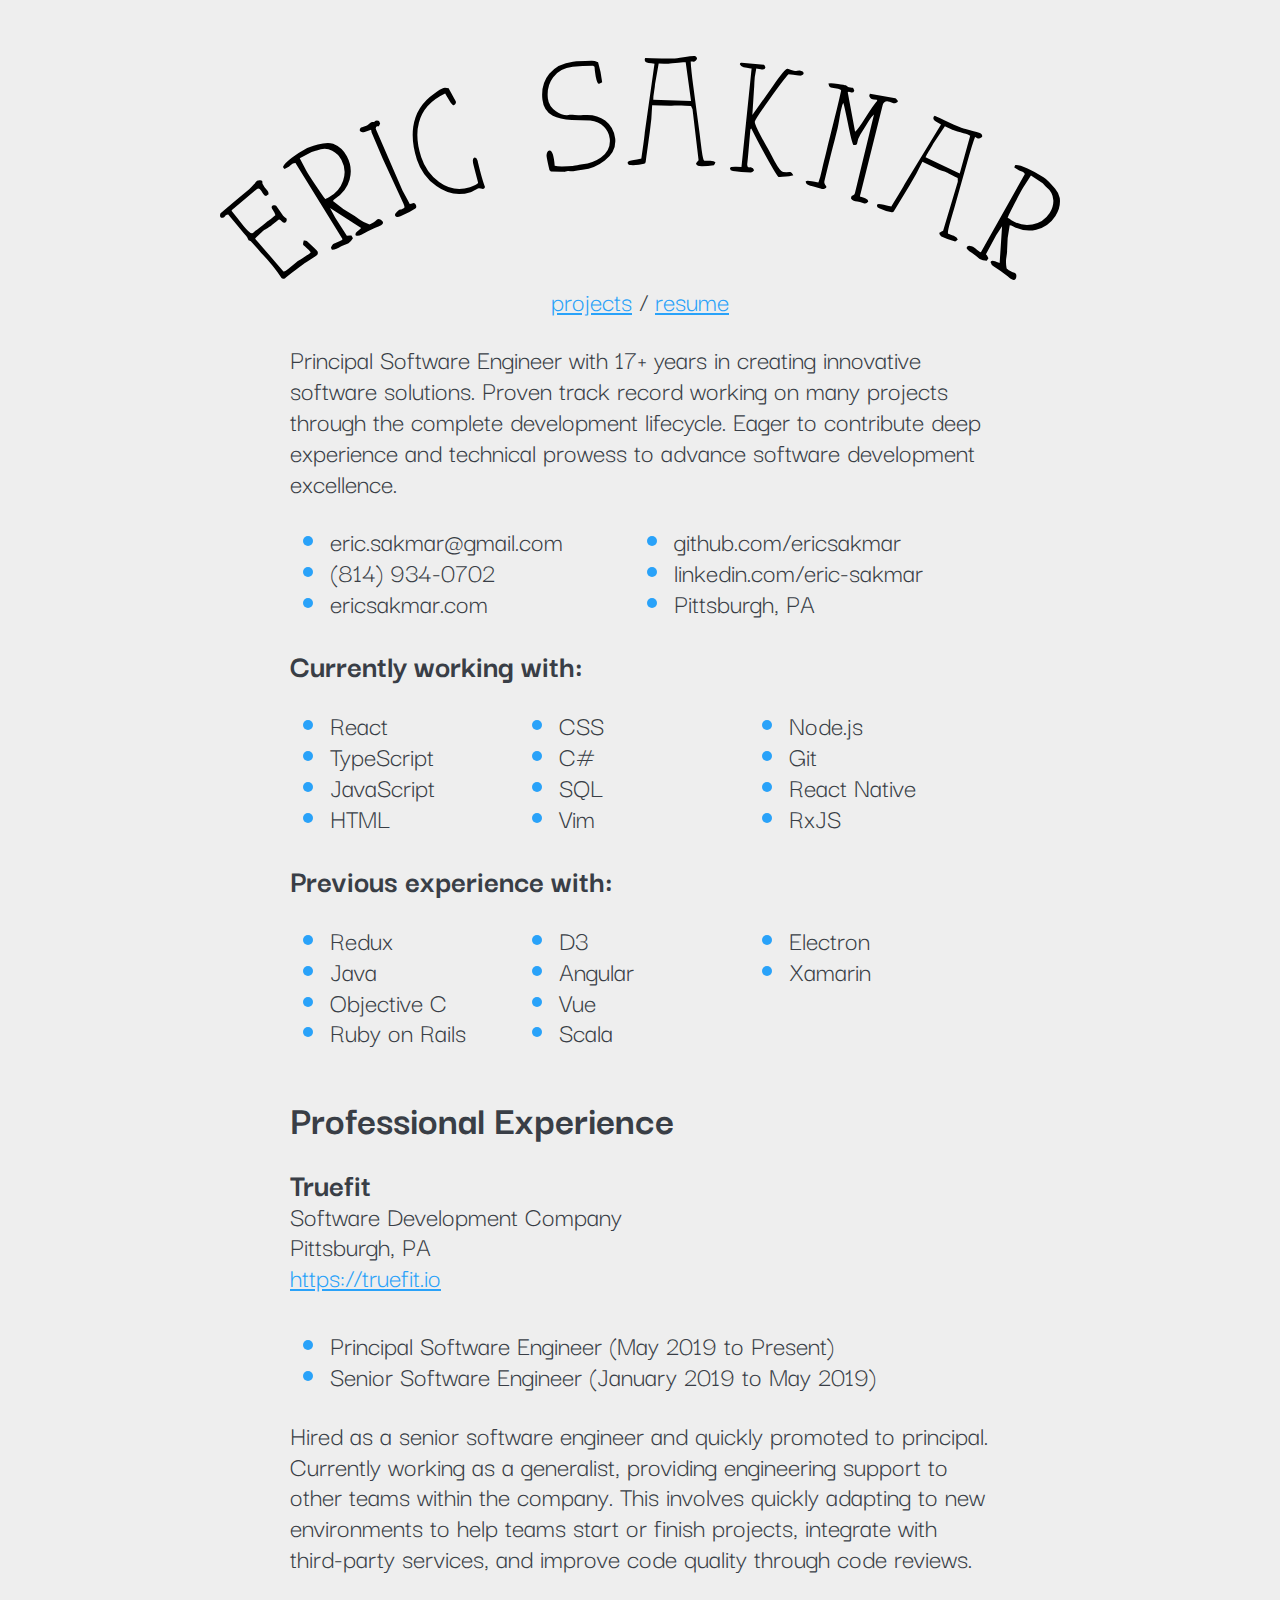
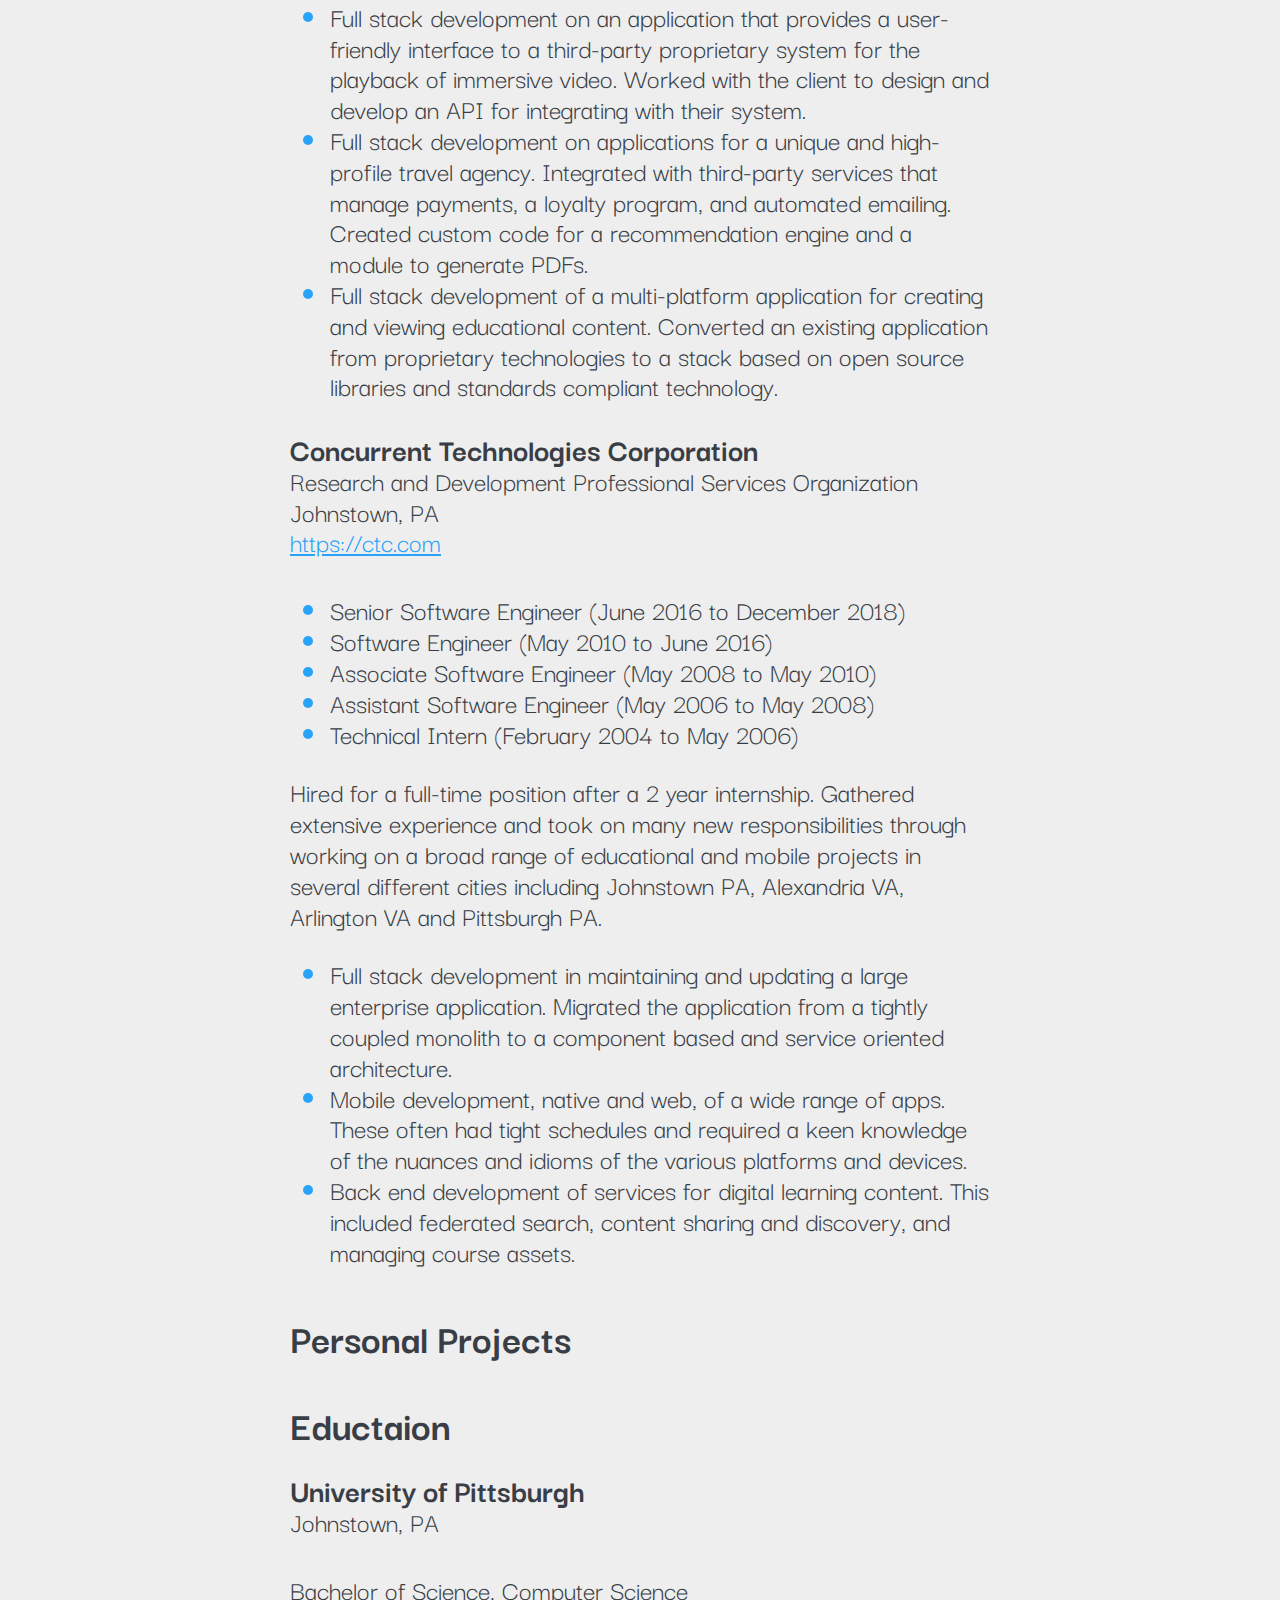
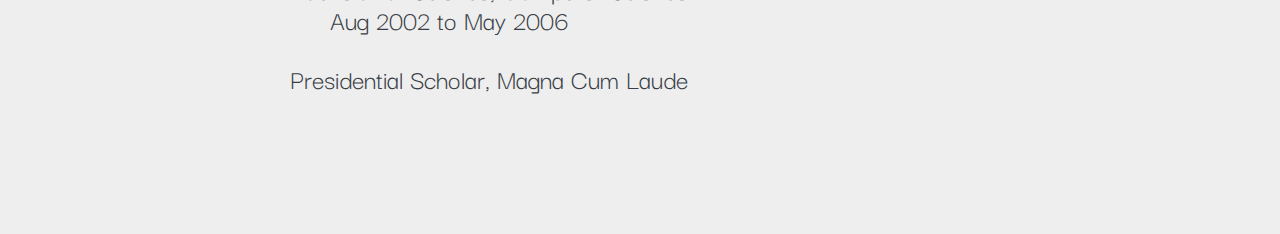
==== resume.html @ 24cfddce "more text updates" ====
<!DOCTYPE html>
<html lang="en">
  <head>
    <meta charset="UTF-8" />
    <meta name="viewport" content="width=device-width, initial-scale=1.0" />
    <meta http-equiv="X-UA-Compatible" content="ie=edge" />
    <title>Eric Sakmar - Professional Resume</title>
    <link rel="stylesheet" href="./style.css" />
    <link rel="icon" href="./favicon.ico" type="image/x-icon" />

    <link rel="preconnect" href="https://fonts.googleapis.com" />
    <link rel="preconnect" href="https://fonts.gstatic.com" crossorigin />
    <link
      href="https://fonts.googleapis.com/css2?family=Darker+Grotesque:wght@300;400;700&display=swap"
      rel="stylesheet"
    />
  </head>

  <body>
    <header>
      <img src="header3.svg" class="header" />
      <p class="nav">
        <a href="/">projects</a> / <a href="resume.html">resume</a>
      </p>
    </header>

    <main class="main">
      <section class="resume-section">
        <!-- <p> -->
        <!--   Principal software engineer with over 17 years of experience across -->
        <!--   the full stack. Excels at adapting to new technologies and techniques -->
        <!--   as a result of working with wide range of clients and teams. Strives -->
        <!--   to create software that is readable and maintainable using a practical -->
        <!--   knowledge of current patterns and principles. -->
        <!-- </p> -->

        <p>
          Principal Software Engineer with 17+ years in creating innovative
          software solutions. Proven track record working on many projects
          through the complete development lifecycle. Eager to contribute deep
          experience and technical prowess to advance software development
          excellence.
        </p>

        <ul class="resume-contact two-col">
          <li>eric.sakmar@gmail.com</li>
          <li>(814) 934-0702</li>
          <li>ericsakmar.com</li>
          <li>github.com/ericsakmar</li>
          <li>linkedin.com/eric-sakmar</li>
          <li>Pittsburgh, PA</li>
        </ul>

        <h3>Currently working with:</h3>

        <ul class="three-col">
          <li>React</li>
          <li>TypeScript</li>
          <li>JavaScript</li>
          <li>HTML</li>
          <li>CSS</li>
          <li>C#</li>
          <li>SQL</li>
          <li>Vim</li>
          <li>Node.js</li>
          <li>Git</li>
          <li>React Native</li>
          <li>RxJS</li>
        </ul>

        <h3>Previous experience with:</h3>

        <ul class="three-col">
          <li>Redux</li>
          <li>Java</li>
          <li>Objective C</li>
          <li>Ruby on Rails</li>
          <li>D3</li>
          <li>Angular</li>
          <li>Vue</li>
          <li>Scala</li>
          <li>Electron</li>
          <li>Xamarin</li>
        </ul>
      </section>

      <section class="resume-section">
        <h2>Professional Experience</h2>

        <h3>Truefit</h3>
        <h4>
          Software Development Company<br />
          Pittsburgh, PA<br />
          <a href="https://truefit.io">https://truefit.io</a>
        </h4>

        <ul>
          <li>Principal Software Engineer (May 2019 to Present)</li>
          <li>Senior Software Engineer (January 2019 to May 2019)</li>
        </ul>

        <p>
          Hired as a senior software engineer and quickly promoted to principal.
          Currently working as a generalist, providing engineering support to
          other teams within the company. This involves quickly adapting to new
          environments to help teams start or finish projects, integrate with
          third-party services, and improve code quality through code reviews.
        </p>

        <ul>
          <li>
            Full stack development on an application that provides a
            user-friendly interface to a third-party proprietary system for the
            playback of immersive video. Worked with the client to design and
            develop an API for integrating with their system.
          </li>

          <li>
            Full stack development on applications for a unique and high-profile
            travel agency. Integrated with third-party services that manage
            payments, a loyalty program, and automated emailing. Created custom
            code for a recommendation engine and a module to generate PDFs.
          </li>

          <li>
            Full stack development of a multi-platform application for creating
            and viewing educational content. Converted an existing application
            from proprietary technologies to a stack based on open source
            libraries and standards compliant technology.
          </li>
        </ul>

        <h3>Concurrent Technologies Corporation</h3>
        <h4>
          Research and Development Professional Services Organization<br/ >
          Johnstown, PA<br /><a href="https://ctc.com">https://ctc.com</a>
        </h4>

        <ul>
          <li>Senior Software Engineer (June 2016 to December 2018)</li>
          <li>Software Engineer (May 2010 to June 2016)</li>
          <li>Associate Software Engineer (May 2008 to May 2010)</li>
          <li>Assistant Software Engineer (May 2006 to May 2008)</li>
          <li>Technical Intern (February 2004 to May 2006)</li>
        </ul>

        <p>
          Hired for a full-time position after a 2 year internship. Gathered
          extensive experience and took on many new responsibilities through
          working on a broad range of educational and mobile projects in several
          different cities including Johnstown PA, Alexandria VA, Arlington VA
          and Pittsburgh PA.
        </p>

        <ul>
          <li>
            Full stack development in maintaining and updating a large
            enterprise application. Migrated the application from a tightly
            coupled monolith to a component based and service oriented
            architecture.
          </li>
          <li>
            Mobile development, native and web, of a wide range of apps. These
            often had tight schedules and required a keen knowledge of the
            nuances and idioms of the various platforms and devices.
          </li>
          <li>
            Back end development of services for digital learning content. This
            included federated search, content sharing and discovery, and
            managing course assets.
          </li>
        </ul>
      </section>

      <section class="resume-section">
        <h2>Personal Projects</h2>
      </section>

      <section class="resume-section">
        <h2>Eductaion</h2>
        <h3>University of Pittsburgh</h3>
        <h4>Johnstown, PA</h4>

        <dl>
          <dt>Bachelor of Science, Computer Science</dt>
          <dd>Aug 2002 to May 2006</dd>
        </dl>

        <p>Presidential Scholar, Magna Cum Laude</p>
      </section>
    </main>
  </body>
</html>
---- style.css ----
:root {
  --accent: #ffd369;
  --accent2: #29a2f9;
  --light: #eeeeee;
  --dark: #393e46;
  --very-dark: #222831;
}

html {
  box-sizing: border-box;
  font-size: 28px;
}

*,
*:before,
*:after {
  box-sizing: inherit;
}

body {
  background-color: var(--light);
  color: var(--dark);
  line-height: 1.1rem;
  font-family: "Darker Grotesque", sans-serif;
  margin: 0.5rem;
}

header {
  max-width: 30rem;
  margin: 2rem auto 1rem auto;
}

a,
a:visited {
  color: var(--accent2);
}

.header {
  width: 100%;
}

.nav {
  text-align: center;
  margin-top: 0;
}

img {
  max-width: 100%;
}

h1 {
  font-size: 2rem;
  margin-bottom: 0rem;
  margin-top: 0;
}

h2 {
  margin-top: 2rem;
}

h3 {
  margin-bottom: 0;
}

h4 {
  margin-top: 0;
  font-weight: normal;
}

li::marker {
  color: var(--accent2);
}

.main {
  max-width: 25rem;
  margin: 0 auto 5rem auto;
}

.card {
  text-align: center;
  border: 5px solid var(--dark);
  background-color: #fff;
  box-shadow: 5px 5px 0 var(--accent);
  border-radius: 5px;
}

.two-col {
  columns: 9rem 2;
}

.three-col {
  columns: 5rem 3;
}

.summary {
  display: flex;
  align-items: flex-start;
  justify-content: flex-start;
  gap: 1rem;
}

.profile {
  text-align: center;
  margin-top: -6rem;
}

.profile-img {
  border-radius: 50%;
  max-width: 300px;
}

.projects {
  display: flex;
  flex-direction: row;
  gap: 1rem;
  font-size: 0.6rem;
  line-height: 0.7rem;
  flex-wrap: wrap;
}

.project {
  flex-basis: 7rem;
  flex-grow: 1;
}

.project-header {
  margin-top: 0.25rem;
  margin-bottom: 0;
  font-size: 0.6rem;
  line-height: 0.6rem;
}

.project p {
  padding: 0;
  margin: 0;
}

.icon {
  font-size: 0.4rem;
}
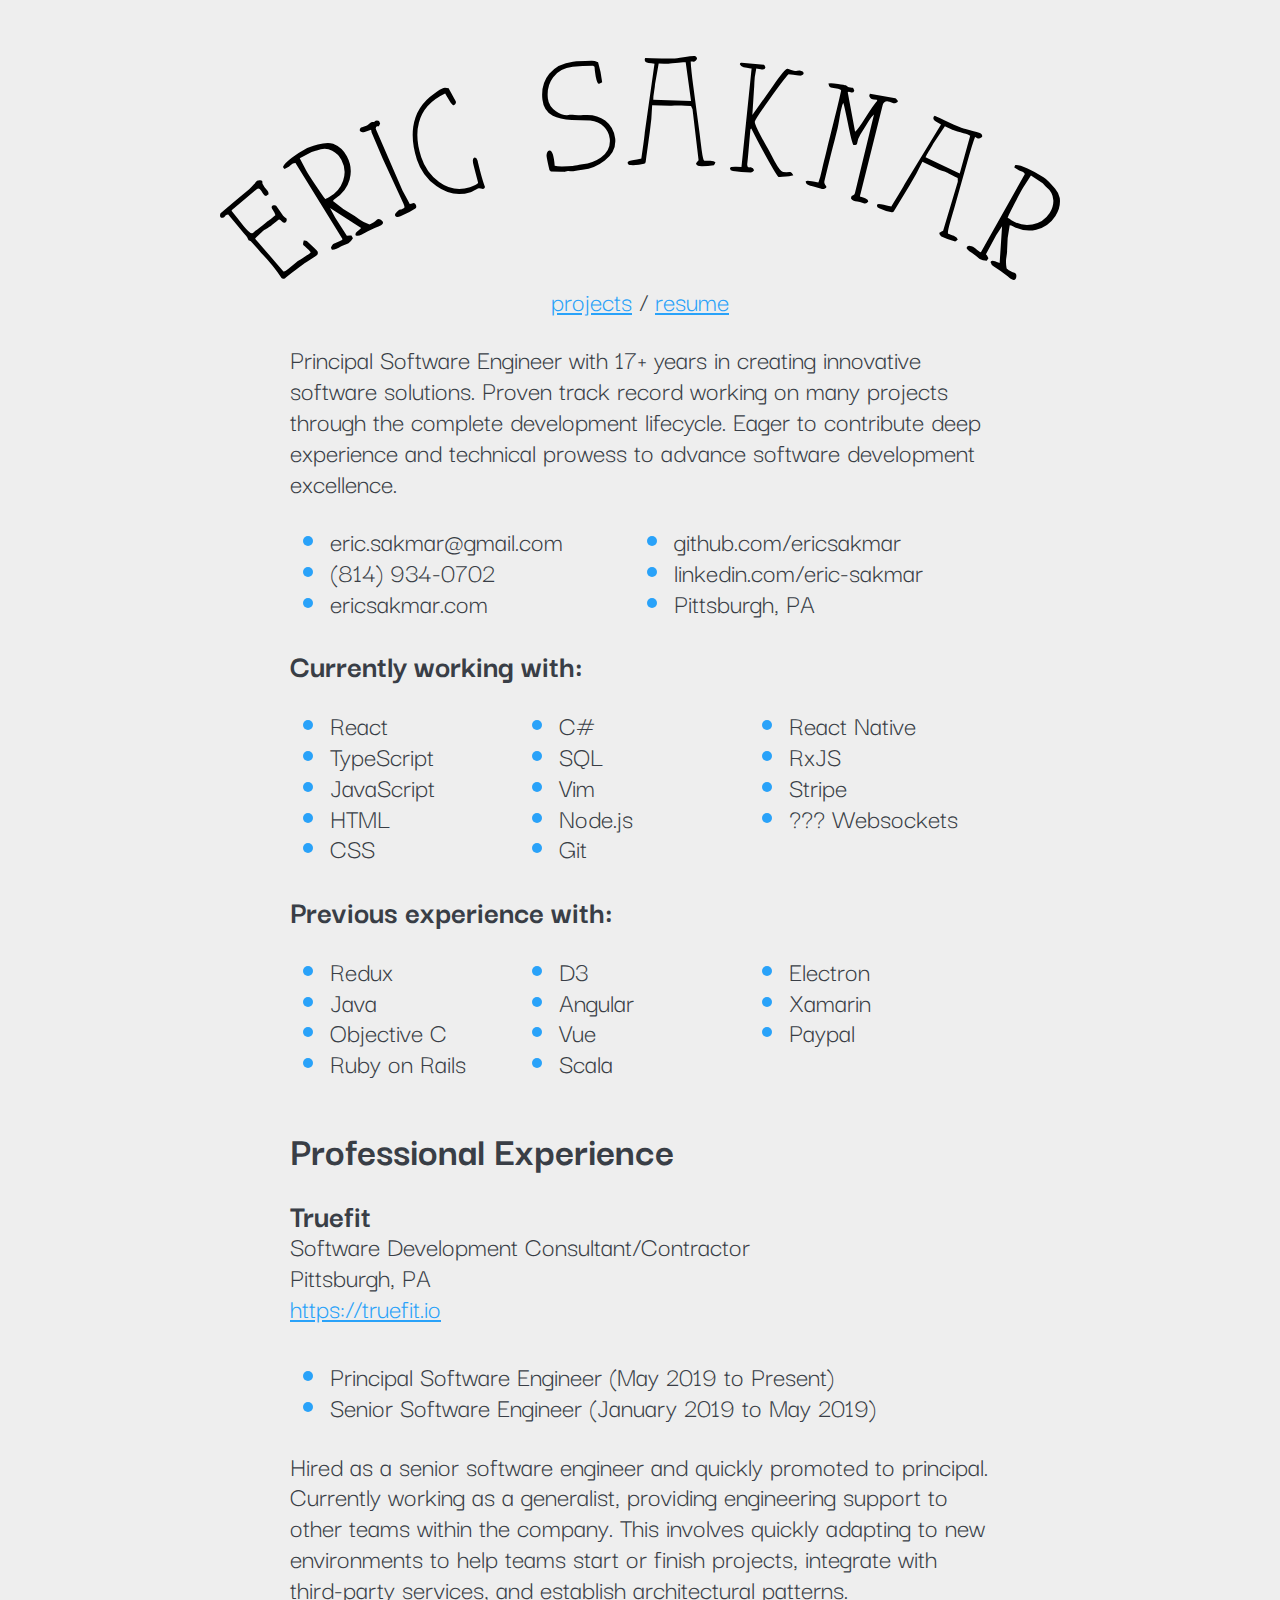
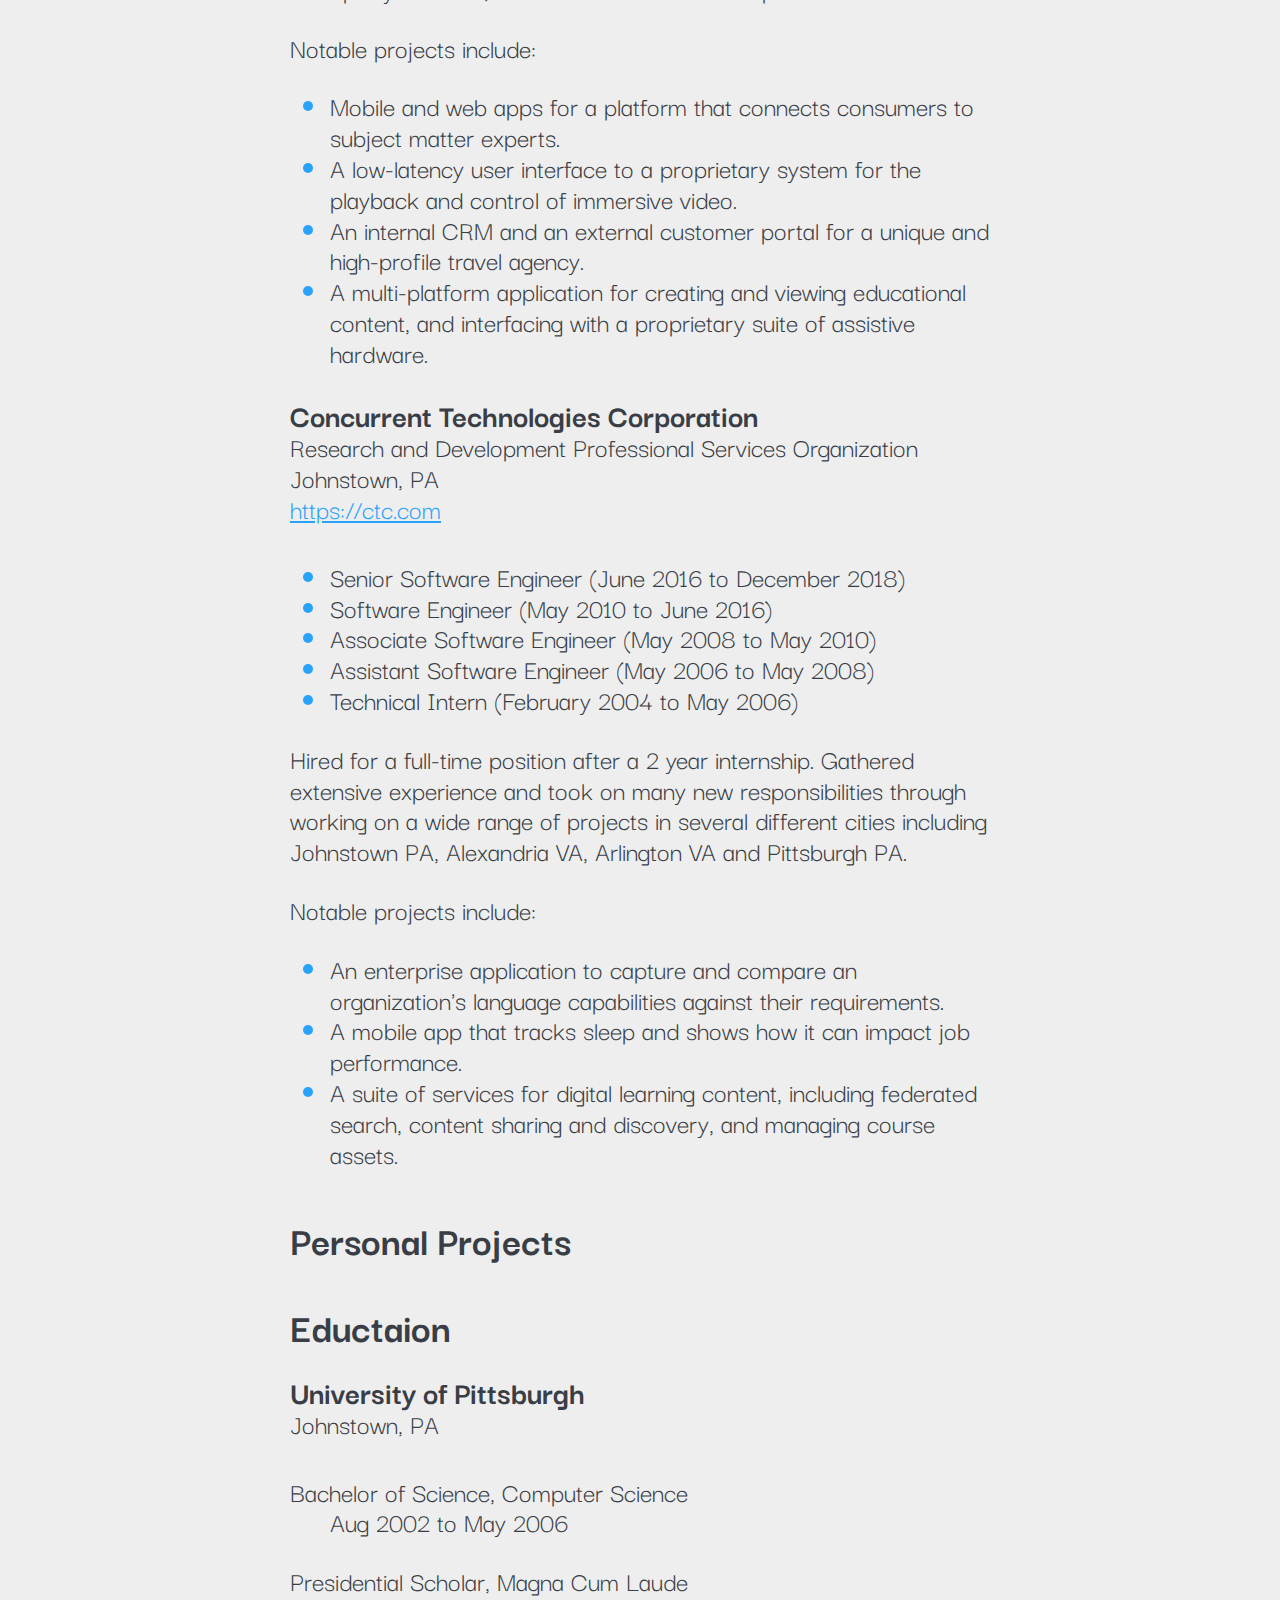
==== commit 1c170114: "more content" ====
--- a/resume.html
+++ b/resume.html
@@ -66,6 +66,8 @@
           <li>Git</li>
           <li>React Native</li>
           <li>RxJS</li>
+          <li>Stripe</li>
+          <li>??? Websockets</li>
         </ul>
 
         <h3>Previous experience with:</h3>
@@ -81,6 +83,7 @@
           <li>Scala</li>
           <li>Electron</li>
           <li>Xamarin</li>
+          <li>Paypal</li>
         </ul>
       </section>
 
@@ -89,7 +92,7 @@
 
         <h3>Truefit</h3>
         <h4>
-          Software Development Company<br />
+          Software Development Consultant/Contractor<br />
           Pittsburgh, PA<br />
           <a href="https://truefit.io">https://truefit.io</a>
         </h4>
@@ -104,29 +107,28 @@
           Currently working as a generalist, providing engineering support to
           other teams within the company. This involves quickly adapting to new
           environments to help teams start or finish projects, integrate with
-          third-party services, and improve code quality through code reviews.
+          third-party services, and establish architectural patterns.
         </p>
+
+        <p>Notable projects include:</p>
 
         <ul>
           <li>
-            Full stack development on an application that provides a
-            user-friendly interface to a third-party proprietary system for the
-            playback of immersive video. Worked with the client to design and
-            develop an API for integrating with their system.
+            Mobile and web apps for a platform that connects consumers to
+            subject matter experts.
           </li>
-
           <li>
-            Full stack development on applications for a unique and high-profile
-            travel agency. Integrated with third-party services that manage
-            payments, a loyalty program, and automated emailing. Created custom
-            code for a recommendation engine and a module to generate PDFs.
+            A low-latency user interface to a proprietary system for the
+            playback and control of immersive video.
           </li>
-
           <li>
-            Full stack development of a multi-platform application for creating
-            and viewing educational content. Converted an existing application
-            from proprietary technologies to a stack based on open source
-            libraries and standards compliant technology.
+            An internal CRM and an external customer portal for a unique and
+            high-profile travel agency.
+          </li>
+          <li>
+            A multi-platform application for creating and viewing educational
+            content, and interfacing with a proprietary suite of assistive
+            hardware.
           </li>
         </ul>
 
@@ -147,27 +149,25 @@
         <p>
           Hired for a full-time position after a 2 year internship. Gathered
           extensive experience and took on many new responsibilities through
-          working on a broad range of educational and mobile projects in several
-          different cities including Johnstown PA, Alexandria VA, Arlington VA
-          and Pittsburgh PA.
+          working on a wide range of projects in several different cities
+          including Johnstown PA, Alexandria VA, Arlington VA and Pittsburgh PA.
         </p>
+
+        <p>Notable projects include:</p>
 
         <ul>
           <li>
-            Full stack development in maintaining and updating a large
-            enterprise application. Migrated the application from a tightly
-            coupled monolith to a component based and service oriented
-            architecture.
+            An enterprise application to capture and compare an organization's
+            language capabilities against their requirements.
           </li>
           <li>
-            Mobile development, native and web, of a wide range of apps. These
-            often had tight schedules and required a keen knowledge of the
-            nuances and idioms of the various platforms and devices.
+            A mobile app that tracks sleep and shows how it can impact job
+            performance.
           </li>
           <li>
-            Back end development of services for digital learning content. This
-            included federated search, content sharing and discovery, and
-            managing course assets.
+            A suite of services for digital learning content, including
+            federated search, content sharing and discovery, and managing course
+            assets.
           </li>
         </ul>
       </section>
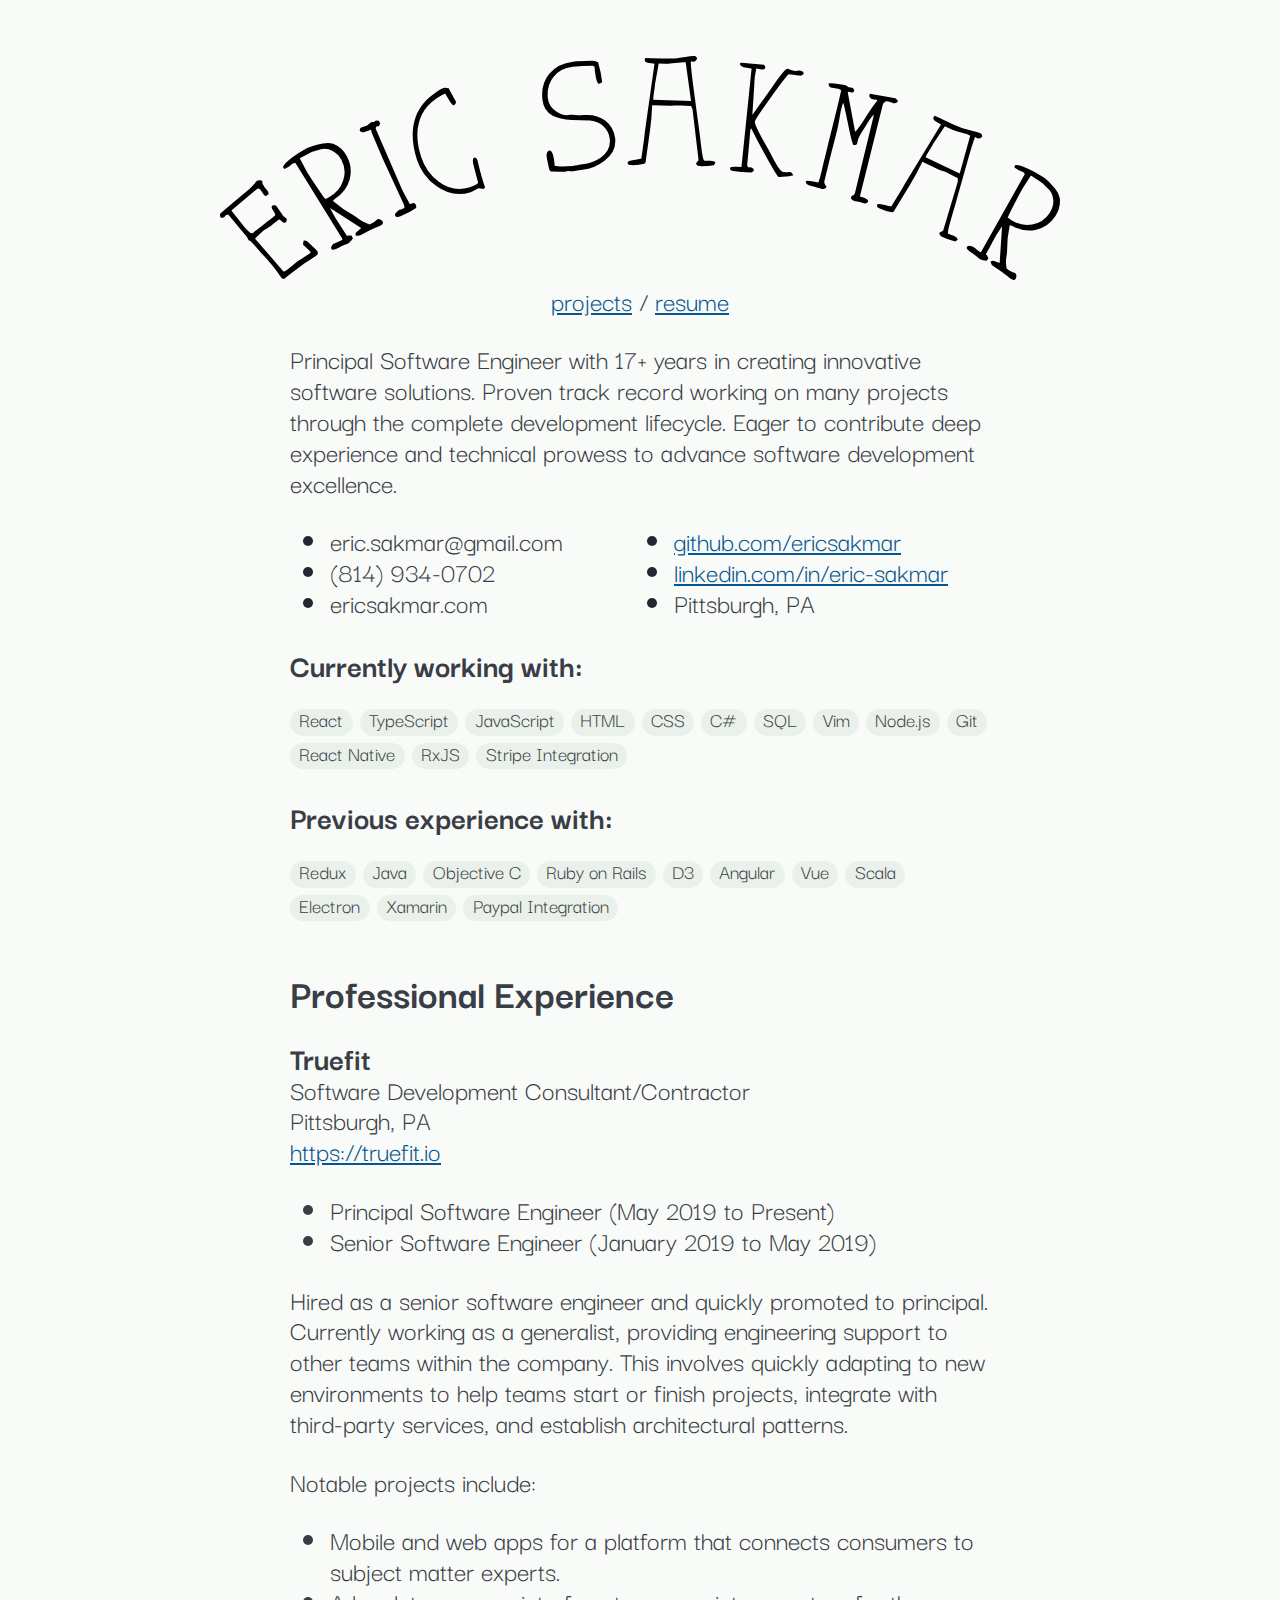
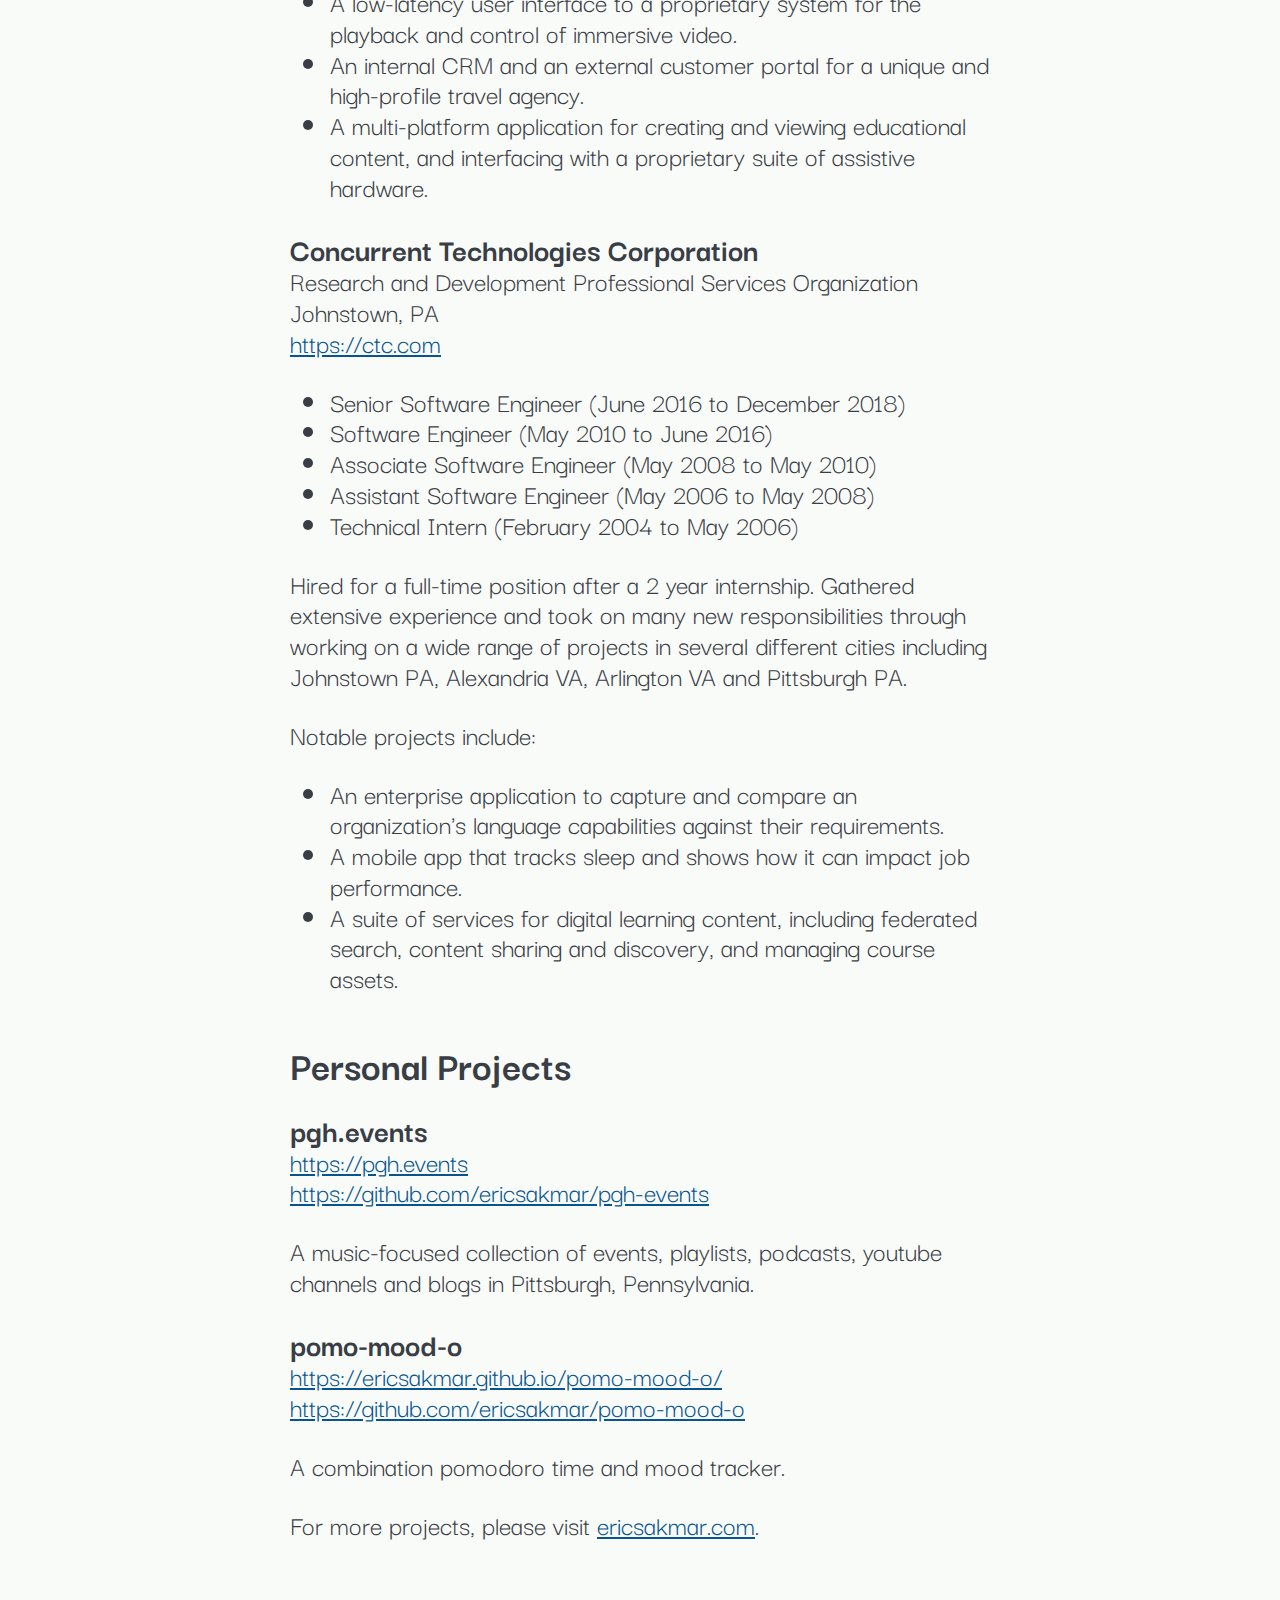
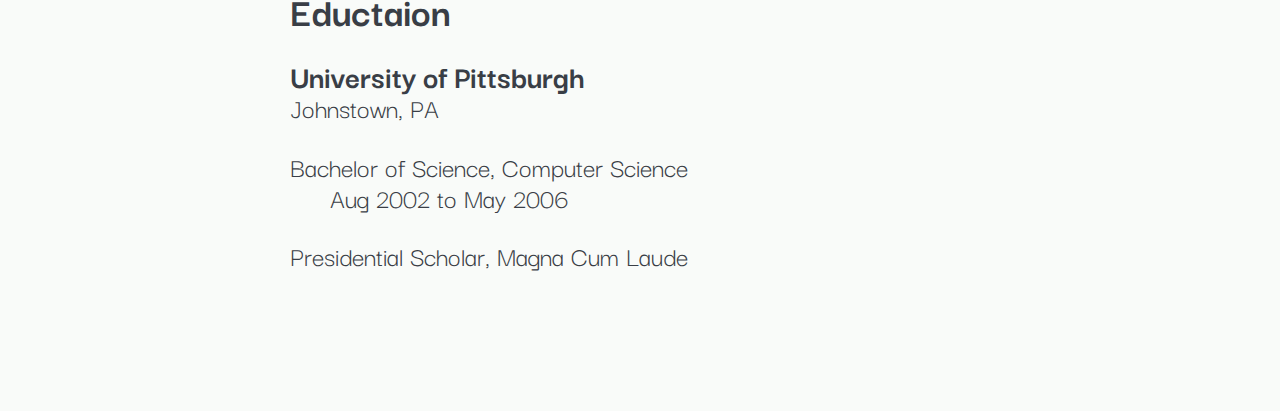
==== commit 917e88c4: "finishes resume" ====
--- a/resume.html
+++ b/resume.html
@@ -18,7 +18,7 @@
 
   <body>
     <header>
-      <img src="header3.svg" class="header" />
+      <img src="header3.svg" class="header" alt="eric sakmar" />
       <p class="nav">
         <a href="/">projects</a> / <a href="resume.html">resume</a>
       </p>
@@ -46,14 +46,20 @@
           <li>eric.sakmar@gmail.com</li>
           <li>(814) 934-0702</li>
           <li>ericsakmar.com</li>
-          <li>github.com/ericsakmar</li>
-          <li>linkedin.com/eric-sakmar</li>
+          <li>
+            <a href="https://github.com/ericsakmar">github.com/ericsakmar</a>
+          </li>
+          <li>
+            <a href="https://www.linkedin.com/in/eric-sakmar"
+              >linkedin.com/in/eric-sakmar</a
+            >
+          </li>
           <li>Pittsburgh, PA</li>
         </ul>
 
         <h3>Currently working with:</h3>
 
-        <ul class="three-col">
+        <ul class="chip-list">
           <li>React</li>
           <li>TypeScript</li>
           <li>JavaScript</li>
@@ -66,13 +72,12 @@
           <li>Git</li>
           <li>React Native</li>
           <li>RxJS</li>
-          <li>Stripe</li>
-          <li>??? Websockets</li>
+          <li>Stripe Integration</li>
         </ul>
 
         <h3>Previous experience with:</h3>
 
-        <ul class="three-col">
+        <ul class="chip-list">
           <li>Redux</li>
           <li>Java</li>
           <li>Objective C</li>
@@ -83,7 +88,7 @@
           <li>Scala</li>
           <li>Electron</li>
           <li>Xamarin</li>
-          <li>Paypal</li>
+          <li>Paypal Integration</li>
         </ul>
       </section>
 
@@ -91,11 +96,9 @@
         <h2>Professional Experience</h2>
 
         <h3>Truefit</h3>
-        <h4>
-          Software Development Consultant/Contractor<br />
-          Pittsburgh, PA<br />
-          <a href="https://truefit.io">https://truefit.io</a>
-        </h4>
+        <h4>Software Development Consultant/Contractor</h4>
+        <h4>Pittsburgh, PA</h4>
+        <h4><a href="https://truefit.io">https://truefit.io</a></h4>
 
         <ul>
           <li>Principal Software Engineer (May 2019 to Present)</li>
@@ -110,7 +113,7 @@
           third-party services, and establish architectural patterns.
         </p>
 
-        <p>Notable projects include:</p>
+        <h4>Notable projects include:</h4>
 
         <ul>
           <li>
@@ -133,10 +136,9 @@
         </ul>
 
         <h3>Concurrent Technologies Corporation</h3>
-        <h4>
-          Research and Development Professional Services Organization<br/ >
-          Johnstown, PA<br /><a href="https://ctc.com">https://ctc.com</a>
-        </h4>
+        <h4>Research and Development Professional Services Organization</h4>
+        <h4>Johnstown, PA</h4>
+        <h4><a href="https://ctc.com">https://ctc.com</a></h4>
 
         <ul>
           <li>Senior Software Engineer (June 2016 to December 2018)</li>
@@ -153,7 +155,7 @@
           including Johnstown PA, Alexandria VA, Arlington VA and Pittsburgh PA.
         </p>
 
-        <p>Notable projects include:</p>
+        <h4>Notable projects include:</h4>
 
         <ul>
           <li>
@@ -174,6 +176,36 @@
 
       <section class="resume-section">
         <h2>Personal Projects</h2>
+
+        <h3>pgh.events</h3>
+        <h4><a href="https://pgh.events">https://pgh.events</a></h4>
+        <h4>
+          <a href="https://github.com/ericsakmar/pgh-events"
+            >https://github.com/ericsakmar/pgh-events</a
+          >
+        </h4>
+        <p>
+          A music-focused collection of events, playlists, podcasts, youtube
+          channels and blogs in Pittsburgh, Pennsylvania.
+        </p>
+
+        <h3>pomo-mood-o</h3>
+        <h4>
+          <a href="https://ericsakmar.github.io/pomo-mood-o/"
+            >https://ericsakmar.github.io/pomo-mood-o/</a
+          >
+        </h4>
+        <h4>
+          <a href="https://github.com/ericsakmar/pomo-mood-o"
+            >https://github.com/ericsakmar/pomo-mood-o</a
+          >
+        </h4>
+        <p>A combination pomodoro time and mood tracker.</p>
+
+        <p>
+          For more projects, please visit
+          <a href="https://ericsakmar.com">ericsakmar.com</a>.
+        </p>
       </section>
 
       <section class="resume-section">
--- a/style.css
+++ b/style.css
@@ -1,7 +1,7 @@
 :root {
   --accent: #ffd369;
-  --accent2: #29a2f9;
-  --light: #eeeeee;
+  --accent2: #06558e;
+  --light: #f9fbf9;
   --dark: #393e46;
   --very-dark: #222831;
 }
@@ -64,11 +64,13 @@
 
 h4 {
   margin-top: 0;
+  margin-bottom: 0;
   font-weight: normal;
 }
 
-li::marker {
-  color: var(--accent2);
+.two-col li::marker {
+  color: var(--very-dark);
+  opacity: 0.15;
 }
 
 .main {
@@ -138,3 +140,44 @@
 .icon {
   font-size: 0.4rem;
 }
+
+.chip-list {
+  display: flex;
+  flex-wrap: wrap;
+  gap: 0.25rem;
+  list-style-type: none;
+  padding: 0;
+}
+
+.chip-list li {
+  background-color: #eaf0ea;
+  border-radius: 0.5rem;
+  padding: 0 0.333rem;
+  font-size: 0.75rem;
+  line-height: 0.75rem;
+  padding-bottom: 0.2rem;
+}
+
+@media print {
+  html {
+    font-size: 16px;
+  }
+
+  header {
+    width: 15rem;
+    margin-top: 0;
+  }
+
+  body {
+    background-color: unset;
+  }
+
+  .main {
+    max-width: unset;
+    margin: unset;
+  }
+
+  .nav {
+    display: none;
+  }
+}
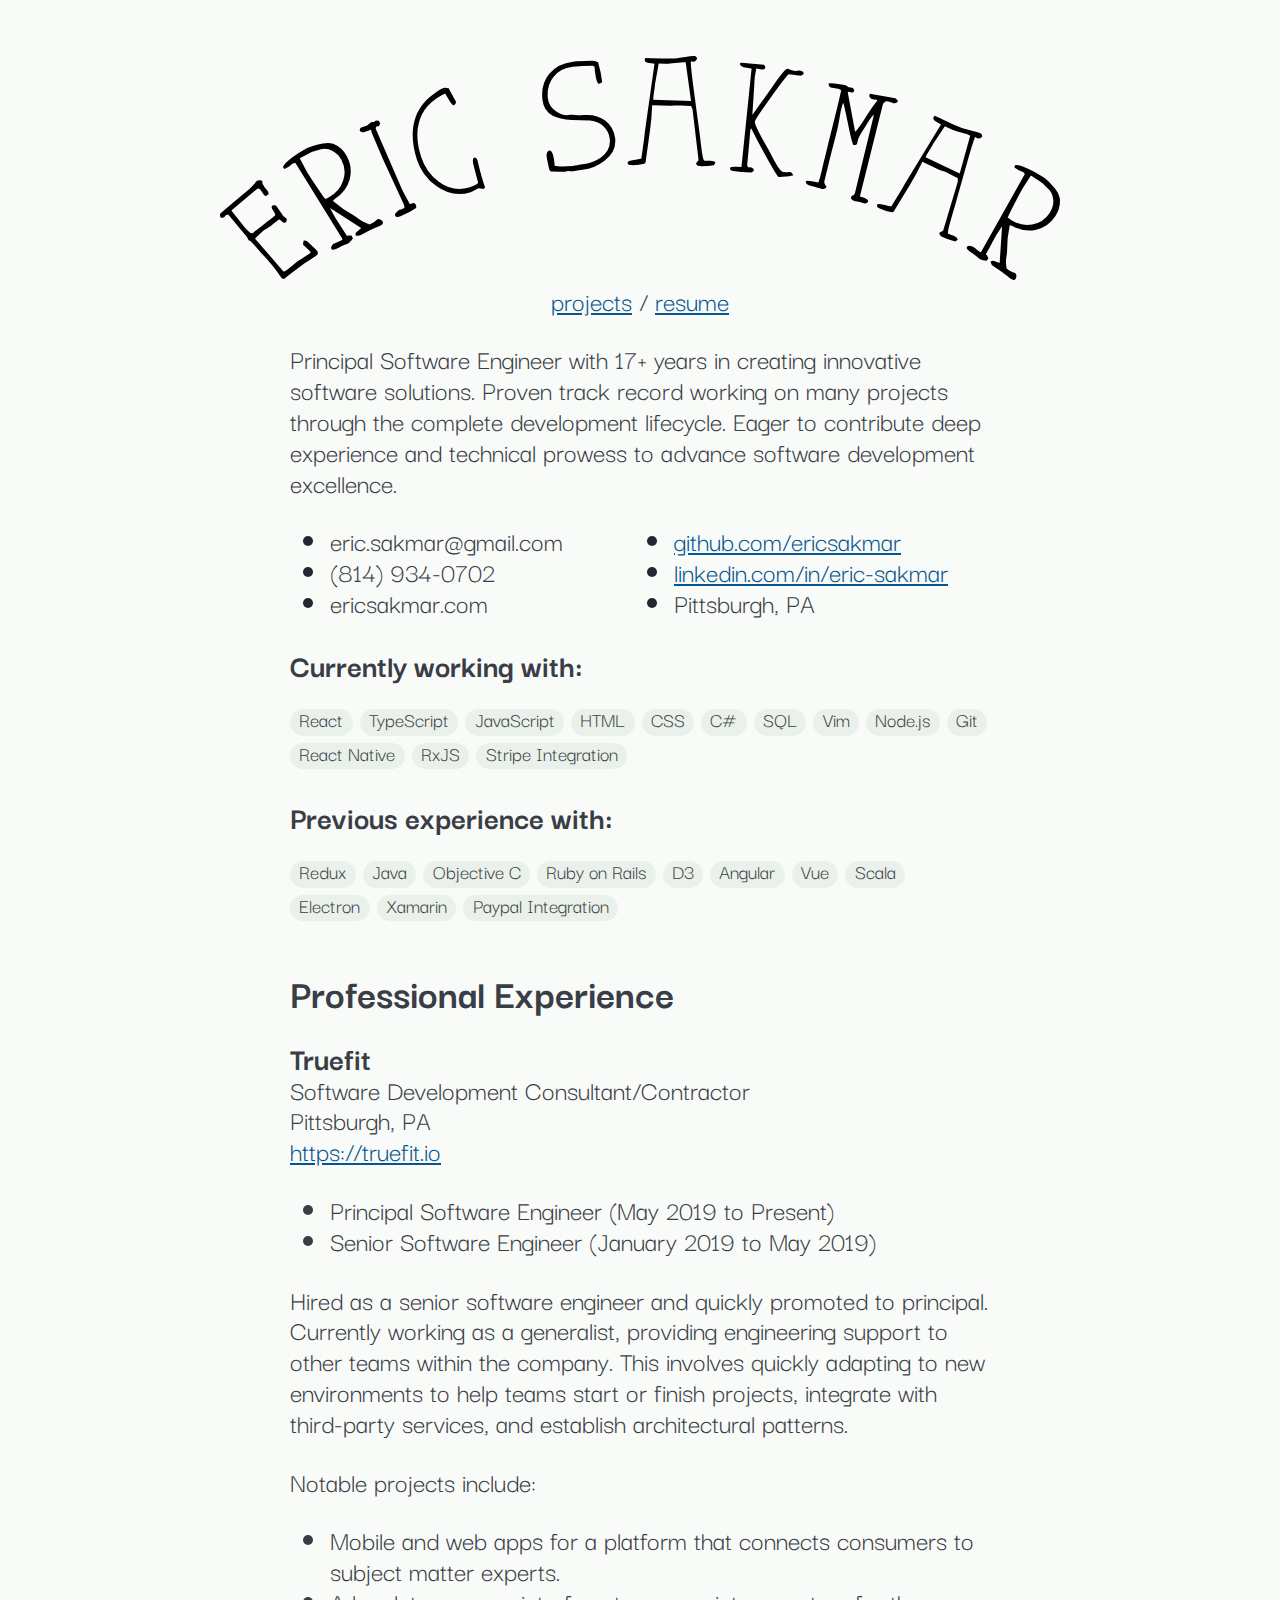
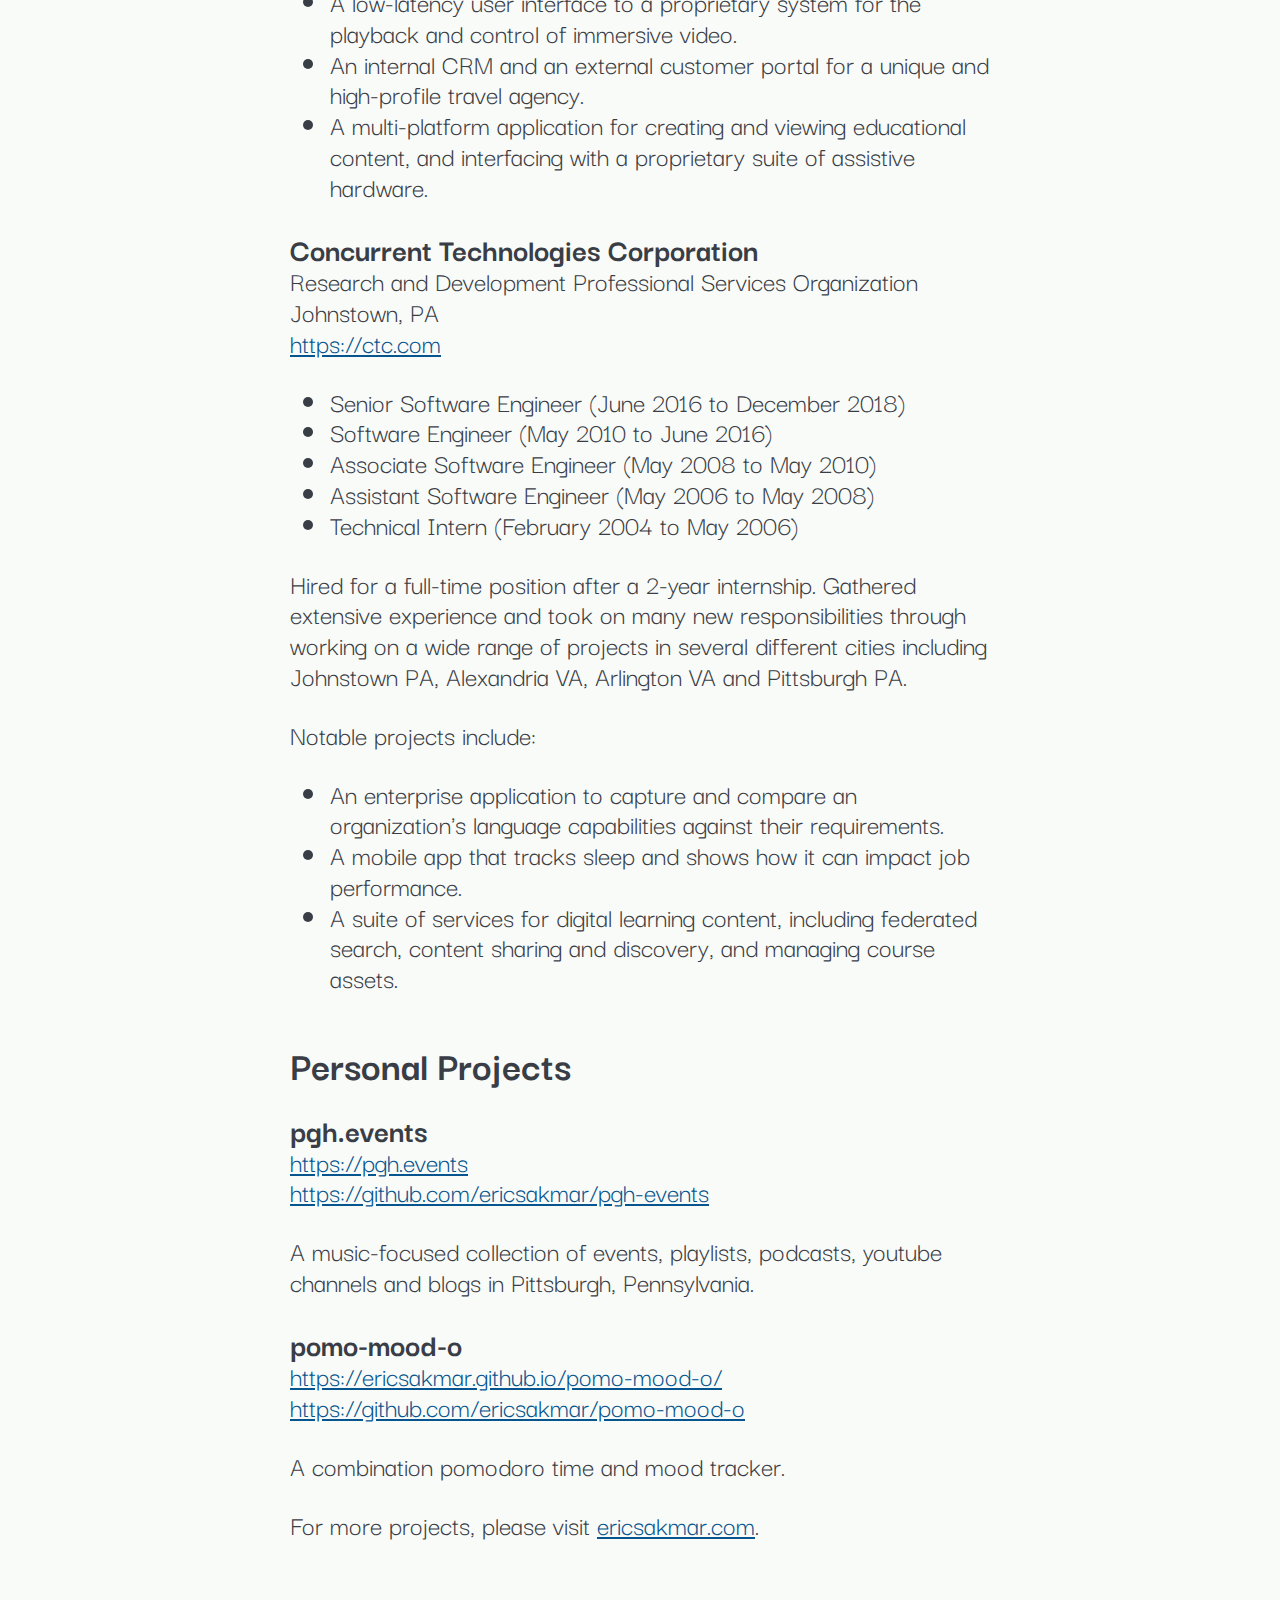
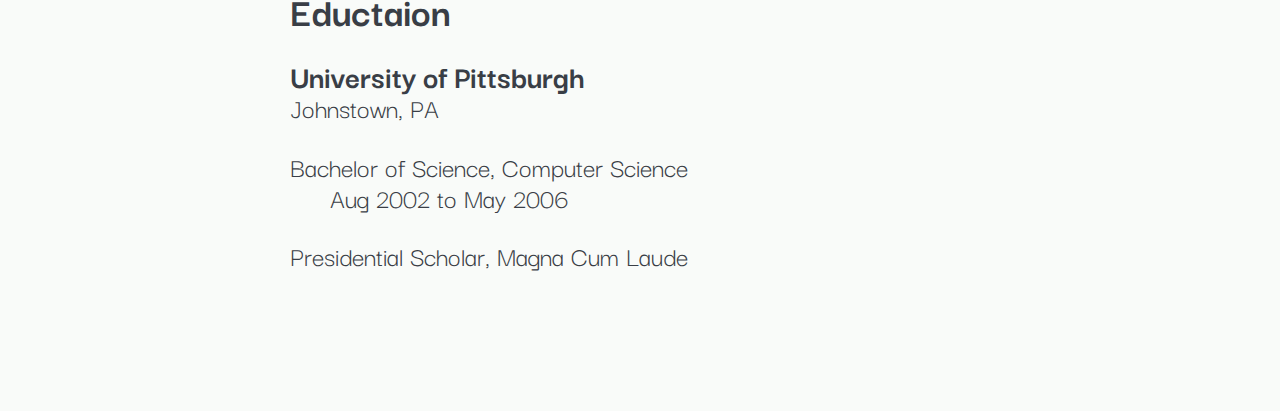
==== commit 419cd822: "image size" ====
--- a/resume.html
+++ b/resume.html
@@ -149,7 +149,7 @@
         </ul>
 
         <p>
-          Hired for a full-time position after a 2 year internship. Gathered
+          Hired for a full-time position after a 2-year internship. Gathered
           extensive experience and took on many new responsibilities through
           working on a wide range of projects in several different cities
           including Johnstown PA, Alexandria VA, Arlington VA and Pittsburgh PA.
--- a/style.css
+++ b/style.css
@@ -78,12 +78,16 @@
   margin: 0 auto 5rem auto;
 }
 
+.main-projects {
+  max-width: 40rem;
+}
+
 .card {
-  text-align: center;
   border: 5px solid var(--dark);
   background-color: #fff;
   box-shadow: 5px 5px 0 var(--accent);
   border-radius: 5px;
+  padding: 0.5rem;
 }
 
 .two-col {
@@ -115,21 +119,25 @@
   display: flex;
   flex-direction: row;
   gap: 1rem;
-  font-size: 0.6rem;
-  line-height: 0.7rem;
   flex-wrap: wrap;
 }
 
 .project {
-  flex-basis: 7rem;
+  flex-basis: 10rem;
   flex-grow: 1;
+  text-decoration: none;
+  color: var(--dark);
+}
+
+.project:visited {
+  color: var(--dark);
 }
 
 .project-header {
   margin-top: 0.25rem;
   margin-bottom: 0;
-  font-size: 0.6rem;
-  line-height: 0.6rem;
+  font-size: 1rem;
+  line-height: 1rem;
 }
 
 .project p {
@@ -138,7 +146,7 @@
 }
 
 .icon {
-  font-size: 0.4rem;
+  font-size: 0.7rem;
 }
 
 .chip-list {
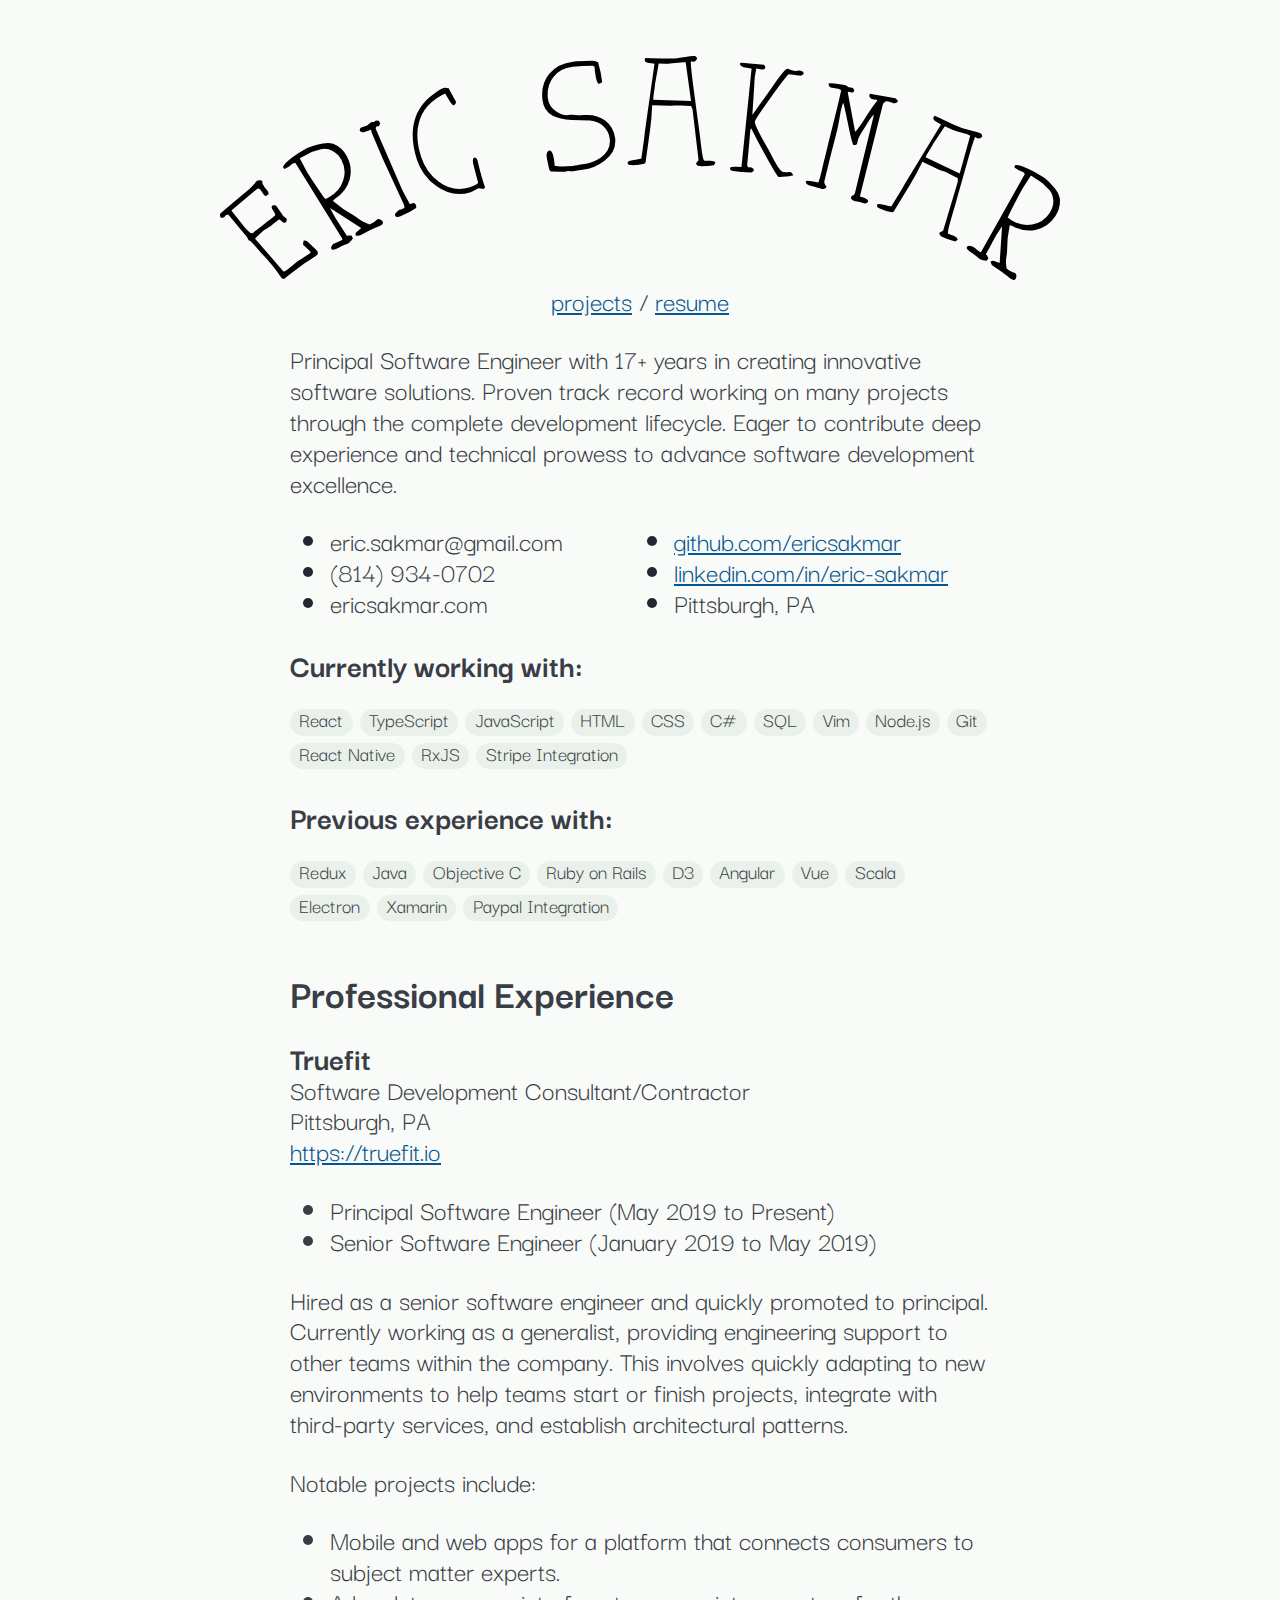
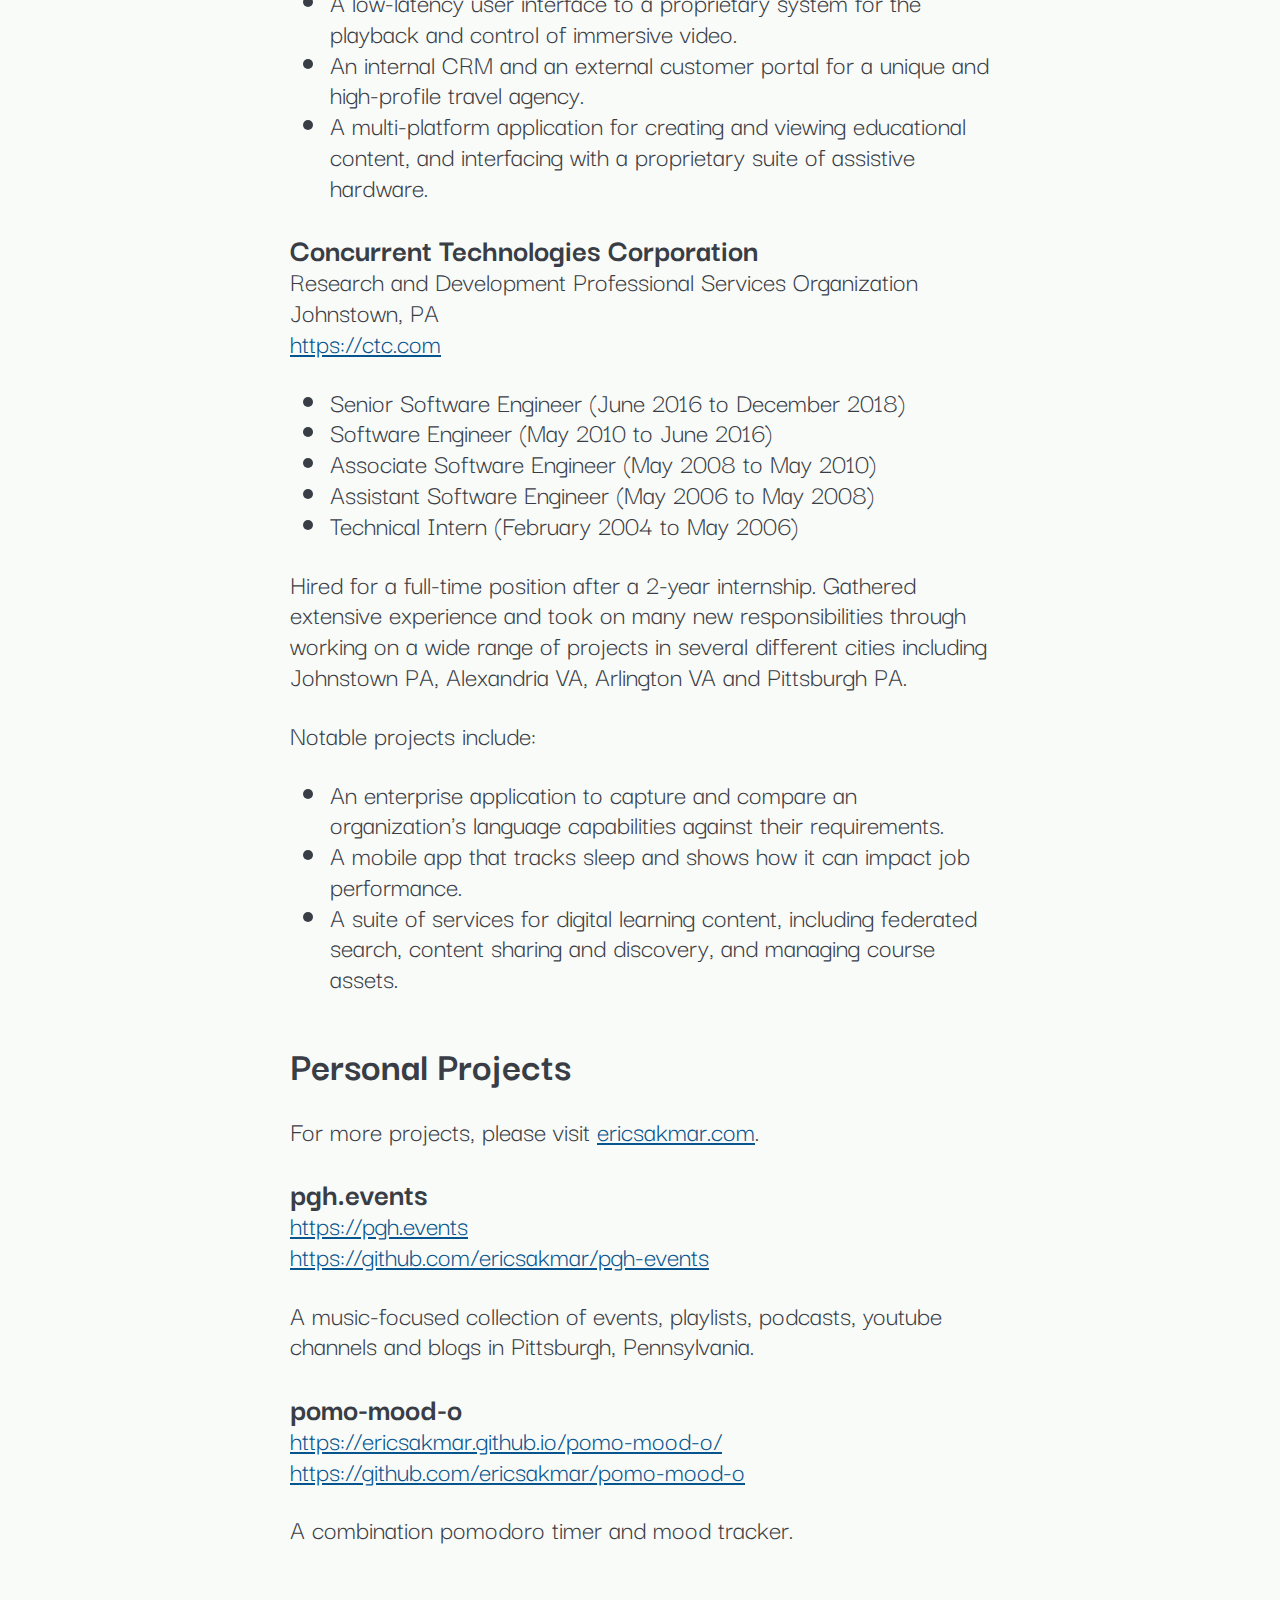
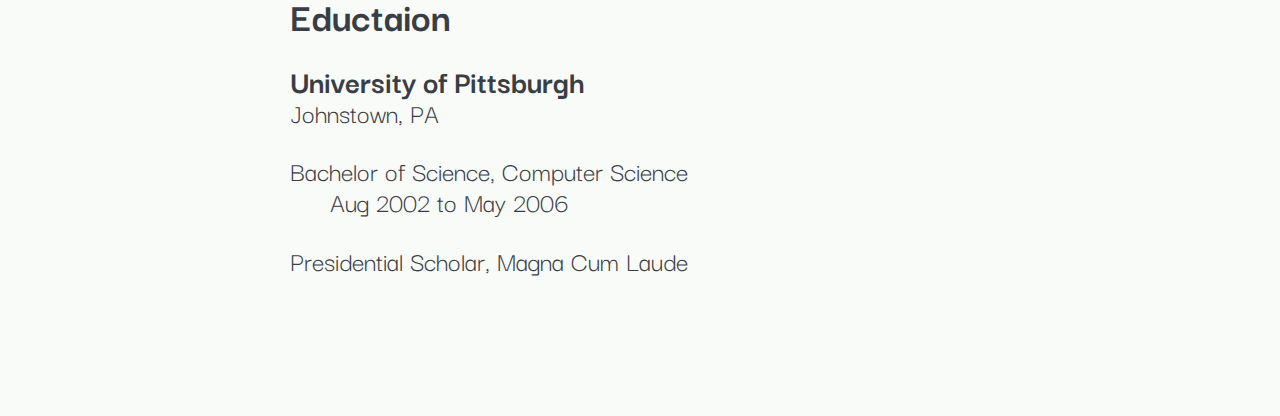
==== commit 128986f9: "fixes typos" ====
--- a/resume.html
+++ b/resume.html
@@ -5,8 +5,8 @@
     <meta name="viewport" content="width=device-width, initial-scale=1.0" />
     <meta http-equiv="X-UA-Compatible" content="ie=edge" />
     <title>Eric Sakmar - Professional Resume</title>
+    <meta name="description" content="Eric Sakmar's professional resume." />
     <link rel="stylesheet" href="./style.css" />
-    <link rel="icon" href="./favicon.ico" type="image/x-icon" />
 
     <link rel="preconnect" href="https://fonts.googleapis.com" />
     <link rel="preconnect" href="https://fonts.gstatic.com" crossorigin />
@@ -176,6 +176,10 @@
 
       <section class="resume-section">
         <h2>Personal Projects</h2>
+        <p>
+          For more projects, please visit
+          <a href="https://ericsakmar.com">ericsakmar.com</a>.
+        </p>
 
         <h3>pgh.events</h3>
         <h4><a href="https://pgh.events">https://pgh.events</a></h4>
@@ -200,12 +204,7 @@
             >https://github.com/ericsakmar/pomo-mood-o</a
           >
         </h4>
-        <p>A combination pomodoro time and mood tracker.</p>
-
-        <p>
-          For more projects, please visit
-          <a href="https://ericsakmar.com">ericsakmar.com</a>.
-        </p>
+        <p>A combination pomodoro timer and mood tracker.</p>
       </section>
 
       <section class="resume-section">
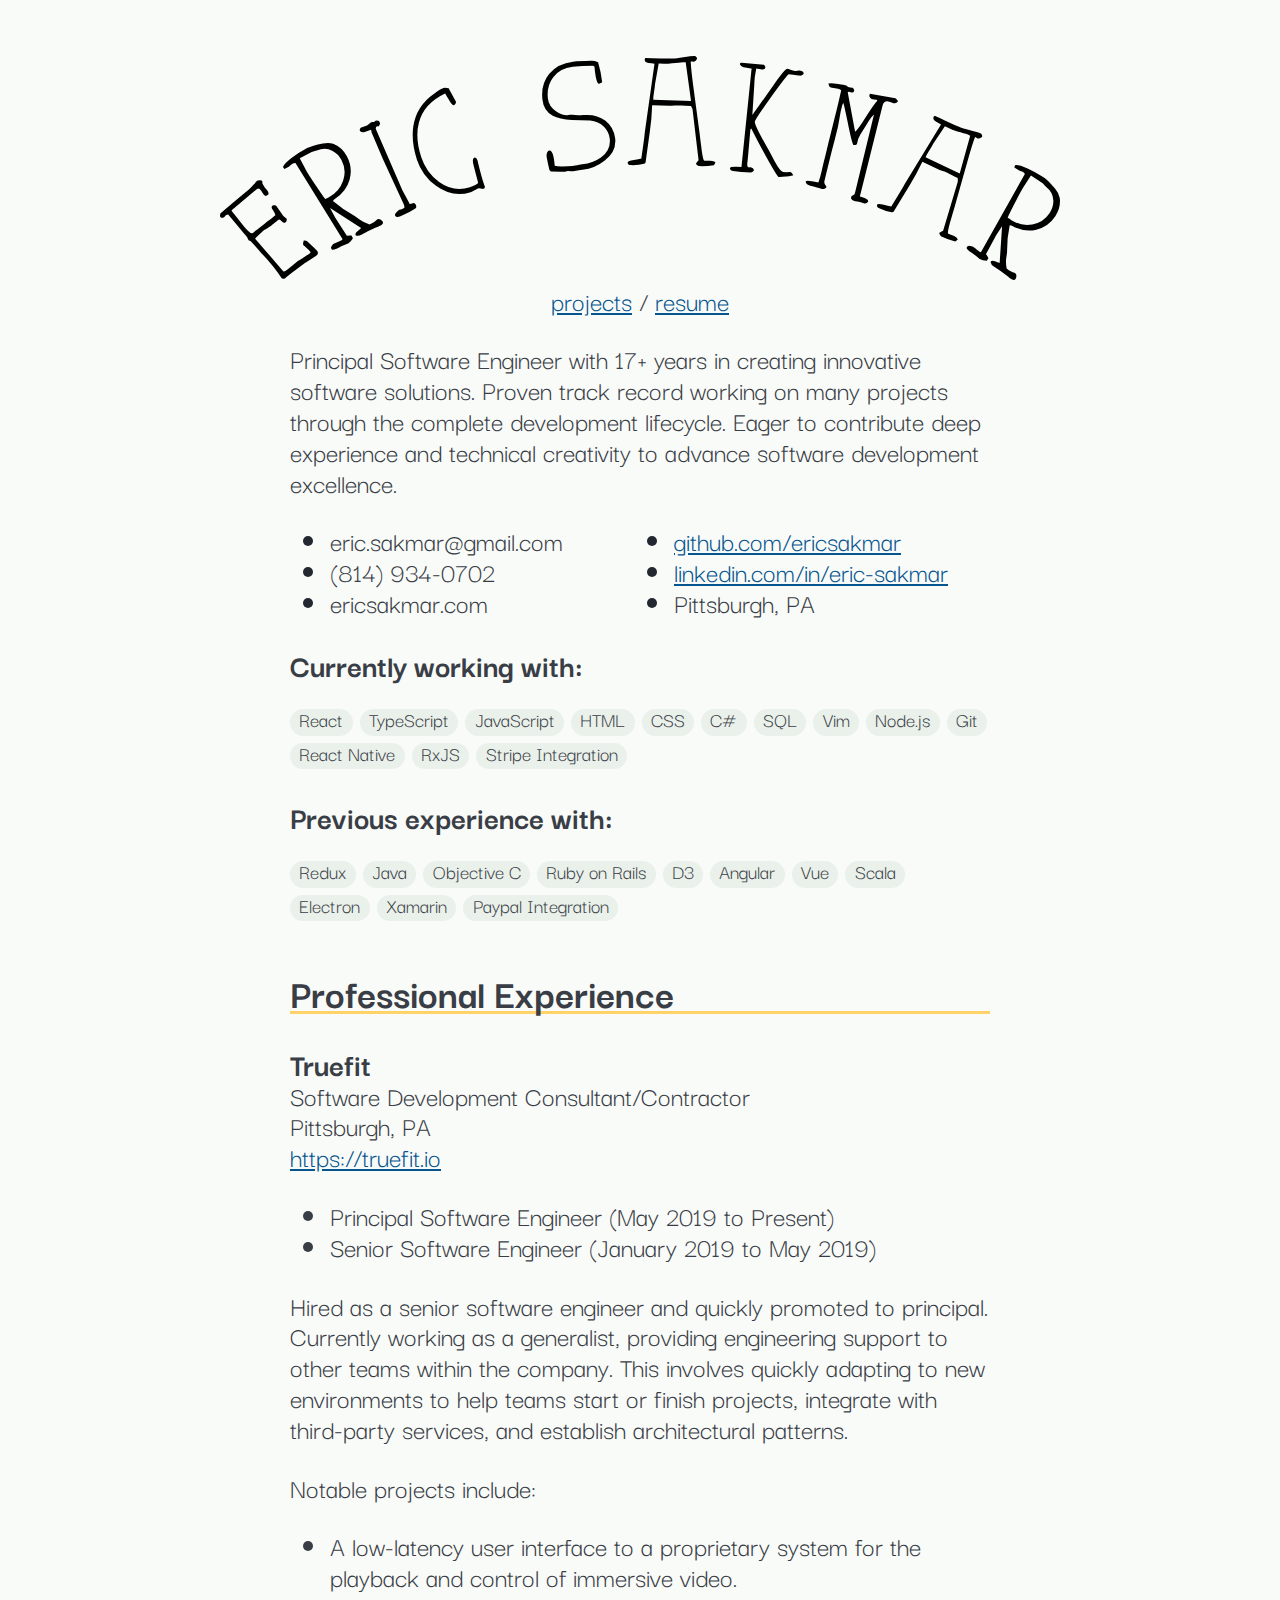
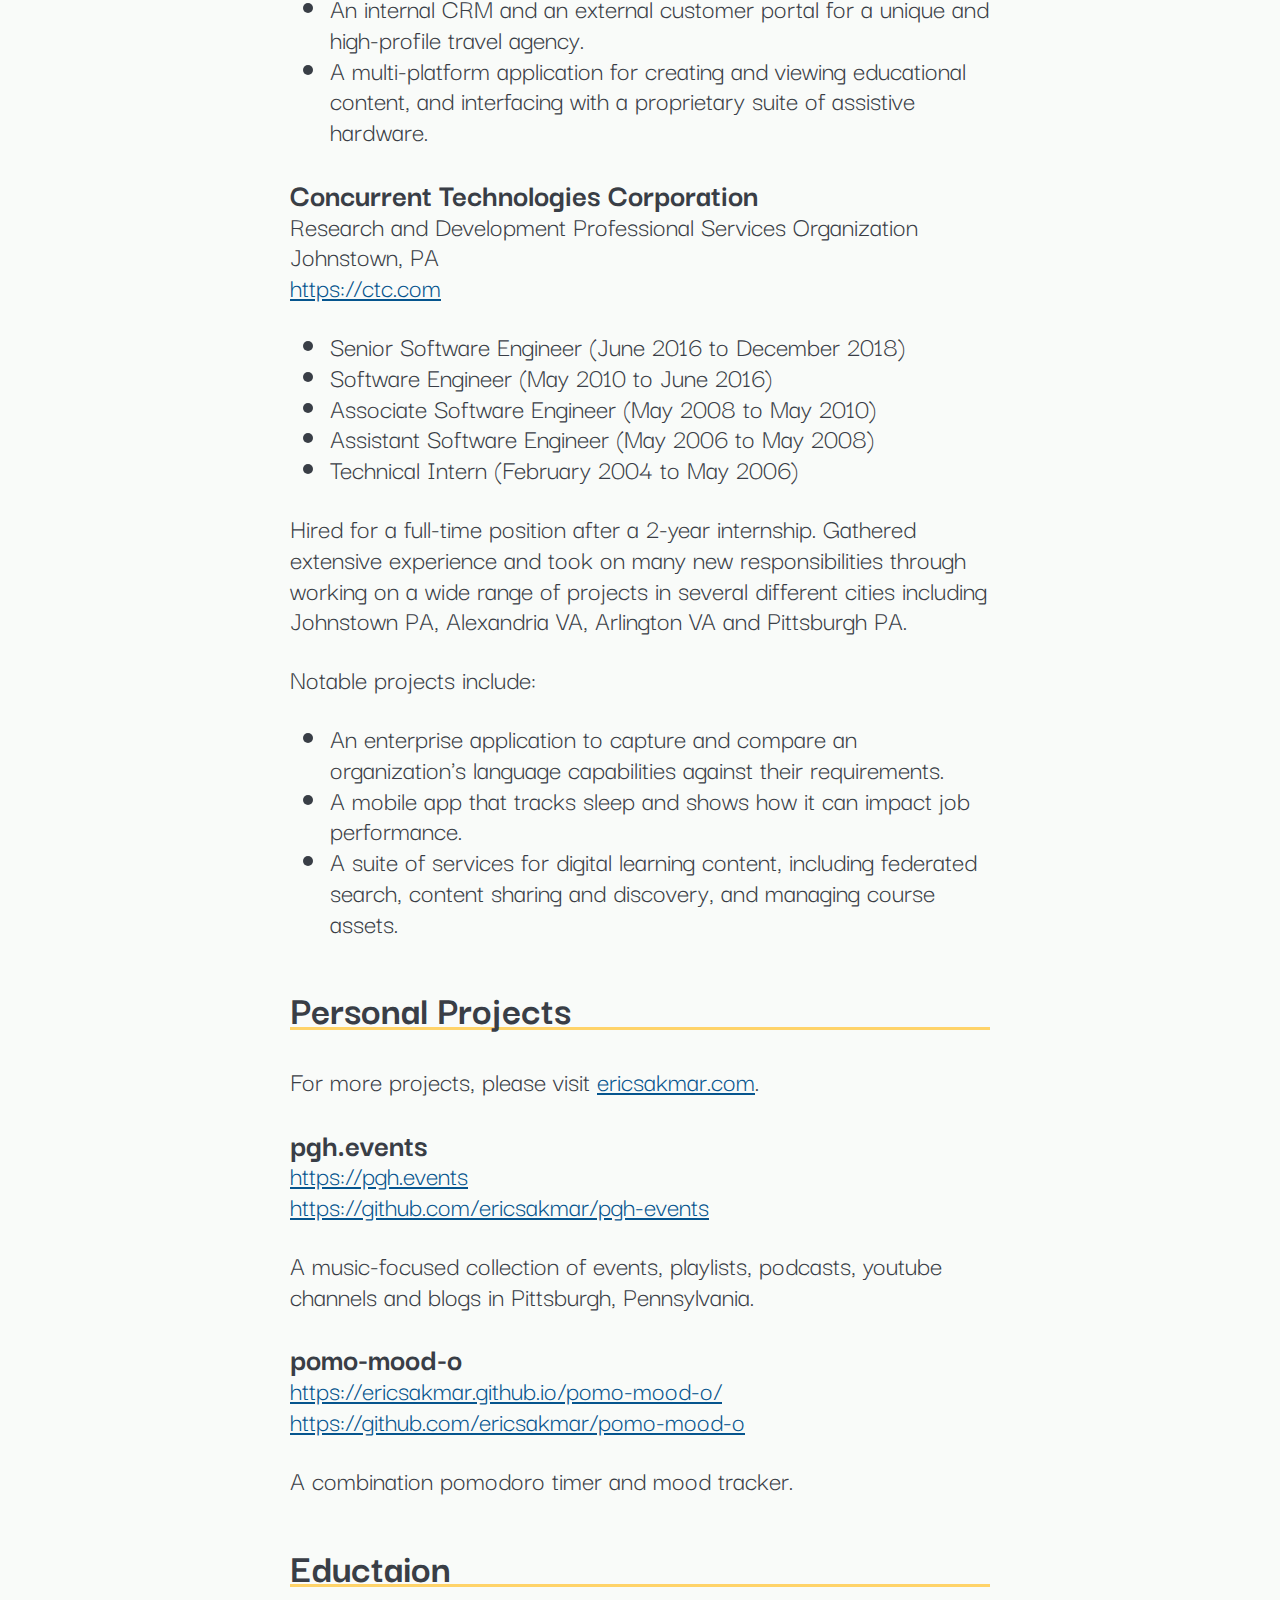
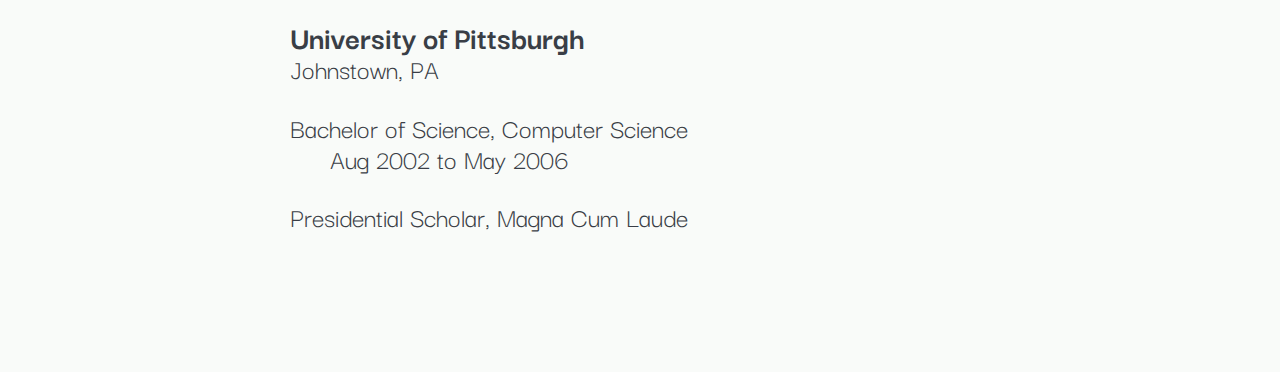
==== commit 198f542d: "adds projects" ====
--- a/resume.html
+++ b/resume.html
@@ -38,7 +38,7 @@
           Principal Software Engineer with 17+ years in creating innovative
           software solutions. Proven track record working on many projects
           through the complete development lifecycle. Eager to contribute deep
-          experience and technical prowess to advance software development
+          experience and technical creativity to advance software development
           excellence.
         </p>
 
@@ -116,10 +116,10 @@
         <h4>Notable projects include:</h4>
 
         <ul>
-          <li>
-            Mobile and web apps for a platform that connects consumers to
-            subject matter experts.
-          </li>
+          <!-- <li> -->
+          <!--   Mobile and web apps for a platform that connects consumers to -->
+          <!--   subject matter experts. -->
+          <!-- </li> -->
           <li>
             A low-latency user interface to a proprietary system for the
             playback and control of immersive video.
--- a/style.css
+++ b/style.css
@@ -56,6 +56,8 @@
 
 h2 {
   margin-top: 2rem;
+  border-bottom: 3px solid var(--accent);
+  padding-bottom: 3px;
 }
 
 h3 {
@@ -138,6 +140,7 @@
   margin-bottom: 0;
   font-size: 1rem;
   line-height: 1rem;
+  border-bottom: none;
 }
 
 .project p {
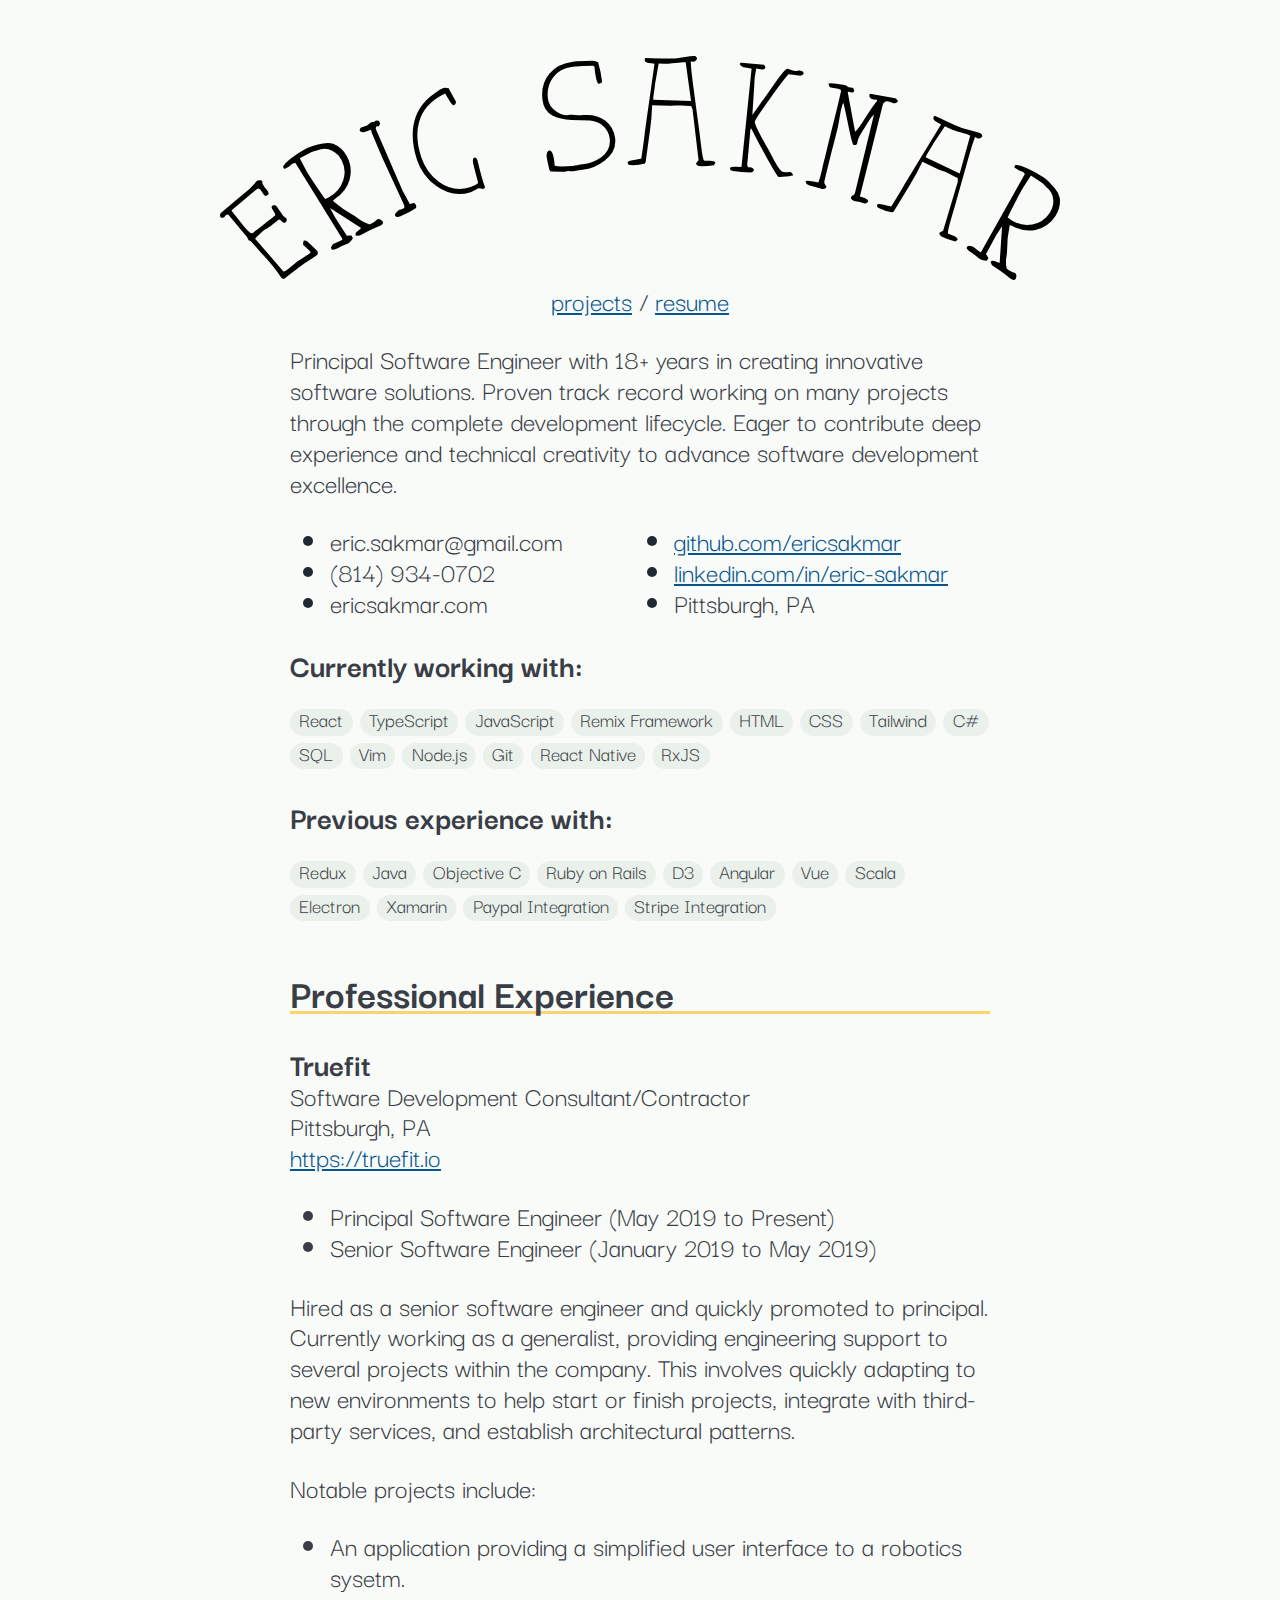
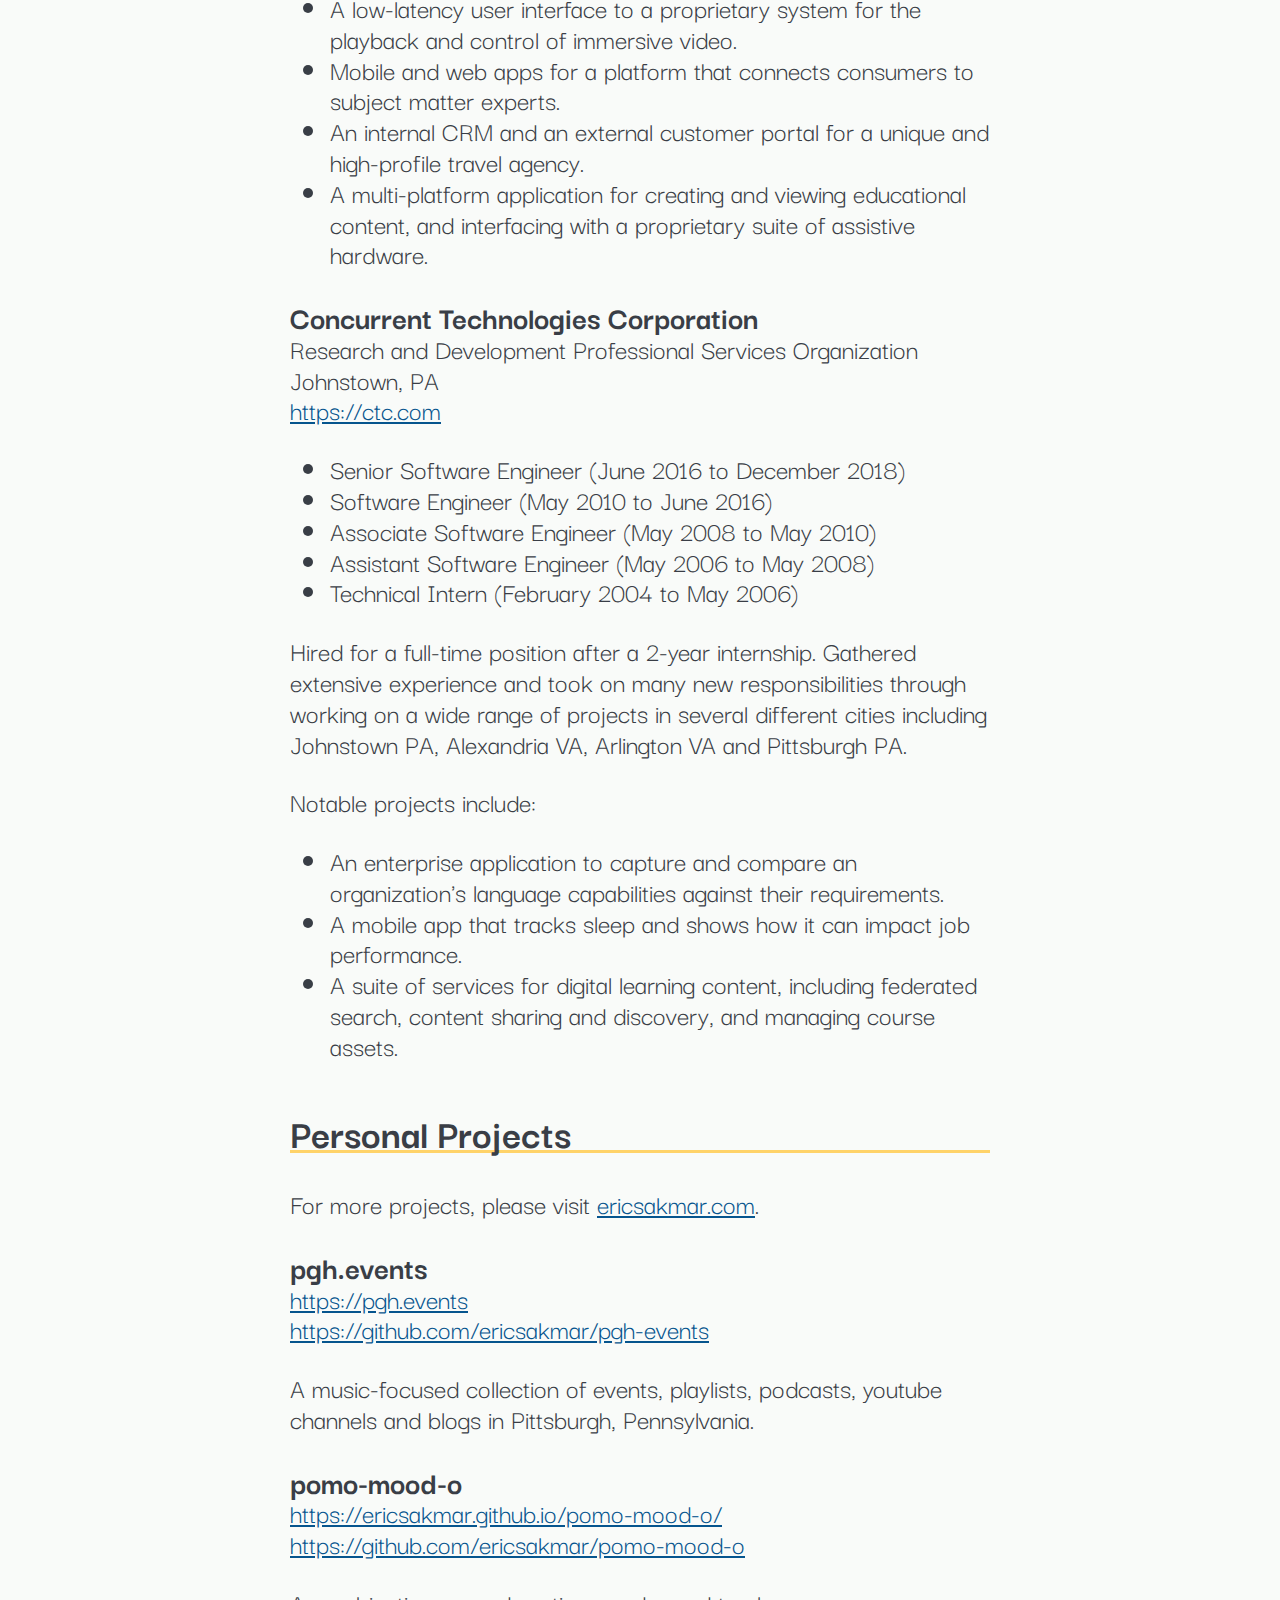
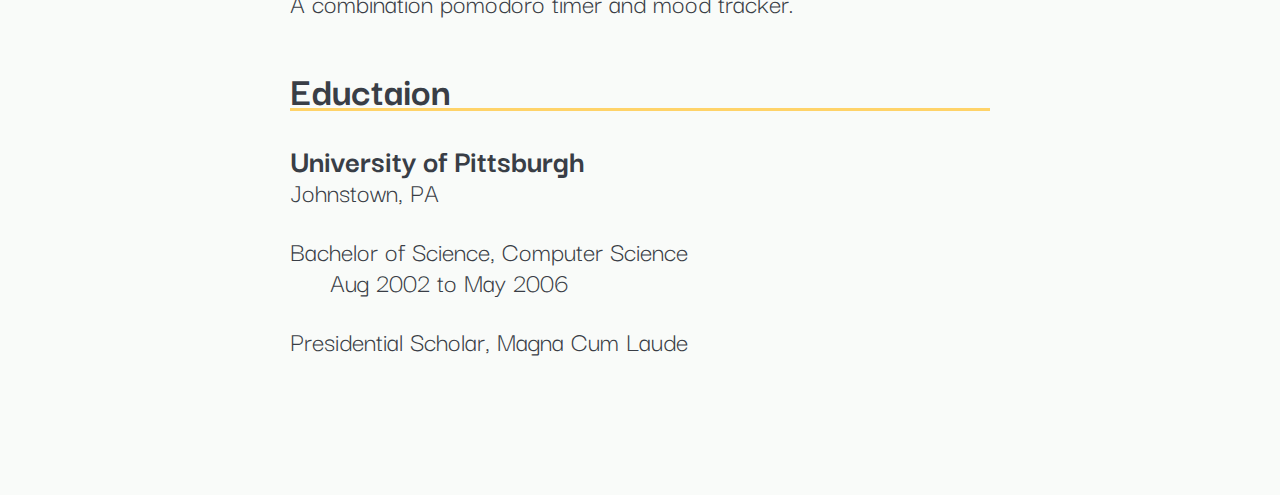
==== commit a1f7d666: "Oct 2024 updates" ====
--- a/resume.html
+++ b/resume.html
@@ -1,4 +1,4 @@
-<!DOCTYPE html>
+<!doctype html>
 <html lang="en">
   <head>
     <meta charset="UTF-8" />
@@ -35,7 +35,7 @@
         <!-- </p> -->
 
         <p>
-          Principal Software Engineer with 17+ years in creating innovative
+          Principal Software Engineer with 18+ years in creating innovative
           software solutions. Proven track record working on many projects
           through the complete development lifecycle. Eager to contribute deep
           experience and technical creativity to advance software development
@@ -63,8 +63,10 @@
           <li>React</li>
           <li>TypeScript</li>
           <li>JavaScript</li>
+          <li>Remix Framework</li>
           <li>HTML</li>
           <li>CSS</li>
+          <li>Tailwind</li>
           <li>C#</li>
           <li>SQL</li>
           <li>Vim</li>
@@ -72,7 +74,6 @@
           <li>Git</li>
           <li>React Native</li>
           <li>RxJS</li>
-          <li>Stripe Integration</li>
         </ul>
 
         <h3>Previous experience with:</h3>
@@ -89,6 +90,7 @@
           <li>Electron</li>
           <li>Xamarin</li>
           <li>Paypal Integration</li>
+          <li>Stripe Integration</li>
         </ul>
       </section>
 
@@ -108,21 +110,25 @@
         <p>
           Hired as a senior software engineer and quickly promoted to principal.
           Currently working as a generalist, providing engineering support to
-          other teams within the company. This involves quickly adapting to new
-          environments to help teams start or finish projects, integrate with
+          several projects within the company. This involves quickly adapting to
+          new environments to help start or finish projects, integrate with
           third-party services, and establish architectural patterns.
         </p>
 
         <h4>Notable projects include:</h4>
 
         <ul>
-          <!-- <li> -->
-          <!--   Mobile and web apps for a platform that connects consumers to -->
-          <!--   subject matter experts. -->
-          <!-- </li> -->
+          <li>
+            An application providing a simplified user interface to a robotics
+            sysetm.
+          </li>
           <li>
             A low-latency user interface to a proprietary system for the
             playback and control of immersive video.
+          </li>
+          <li>
+            Mobile and web apps for a platform that connects consumers to
+            subject matter experts.
           </li>
           <li>
             An internal CRM and an external customer portal for a unique and
--- a/style.css
+++ b/style.css
@@ -117,25 +117,25 @@
   max-width: 300px;
 }
 
-.projects {
+.featured-projects {
   display: flex;
   flex-direction: row;
   gap: 1rem;
   flex-wrap: wrap;
 }
 
-.project {
+.featured-project {
   flex-basis: 10rem;
   flex-grow: 1;
   text-decoration: none;
   color: var(--dark);
 }
 
-.project:visited {
+.featured-project:visited {
   color: var(--dark);
 }
 
-.project-header {
+.featured-project-header {
   margin-top: 0.25rem;
   margin-bottom: 0;
   font-size: 1rem;
@@ -143,13 +143,37 @@
   border-bottom: none;
 }
 
-.project p {
+.featured-project p {
   padding: 0;
   margin: 0;
 }
 
+.projects {
+  display: flex;
+  flex-wrap: wrap;
+}
+
+.project {
+  flex-basis: 20rem;
+  margin-bottom: 1rem;
+  display: grid;
+  grid-template-columns: auto 1fr;
+}
+
+.project-name {
+  font-weight: bold;
+}
+
+.project-description {
+  margin: 0;
+  padding: 0;
+  grid-column-start: 2;
+}
+
 .icon {
   font-size: 0.7rem;
+  margin-top: 0.15rem;
+  margin-right: 0.25rem;
 }
 
 .chip-list {
